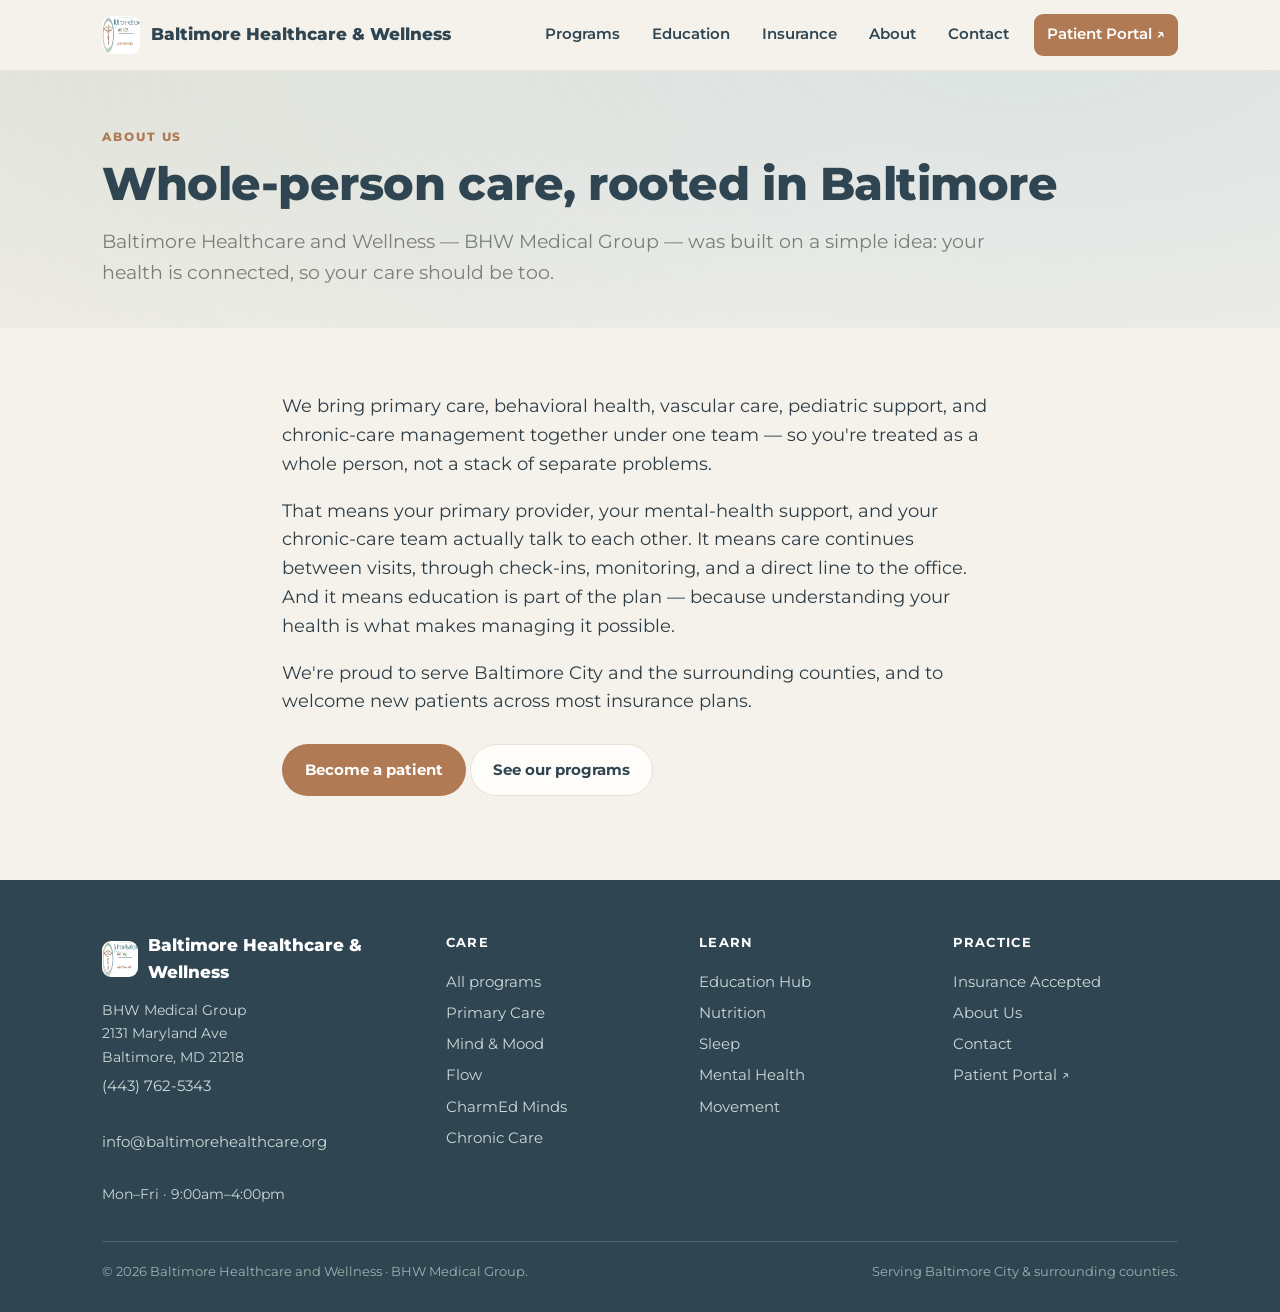
==== about.html @ 646f784e "bhwmedical.org v1: homepage, programs, education hub, insurance, about, contact + SEO" ====
<!doctype html>
<html lang="en">
<head>
  <meta charset="utf-8" />
  <meta name="viewport" content="width=device-width, initial-scale=1" />
  <title>About | Baltimore Healthcare and Wellness (BHW Medical Group)</title>
  <meta name="description" content="Baltimore Healthcare and Wellness (BHW Medical Group) is a whole-person primary care practice in Baltimore, MD — coordinating medical, behavioral, and chronic-care under one connected team." />
  <link rel="canonical" href="https://bhwmedical.org/about.html" />
  <meta name="robots" content="index, follow" />
  <meta property="og:title" content="About | Baltimore Healthcare and Wellness" />
  <meta property="og:description" content="Whole-person care rooted in Baltimore." />
  <meta property="og:url" content="https://bhwmedical.org/about.html" />
  <meta property="og:image" content="https://bhwmedical.org/assets/bhw-wellness.png" />
  <link rel="preconnect" href="https://fonts.googleapis.com" />
  <link href="https://fonts.googleapis.com/css2?family=Montserrat:wght@400;600;700;800&display=swap" rel="stylesheet" />
  <link rel="stylesheet" href="/assets/bhw-tokens.css" />
  <link rel="stylesheet" href="/assets/site.css" />
</head>
<body>

<header class="site">
  <div class="wrap bar">
    <a class="brand" href="/"><img src="/assets/bhw-wellness.png" alt="Baltimore Healthcare and Wellness logo" /><span>Baltimore Healthcare &amp; Wellness</span></a>
    <button class="menu-btn" aria-label="Open menu" onclick="document.getElementById('nav').classList.toggle('open')">☰</button>
    <nav id="nav">
      <a href="/programs.html">Programs</a>
      <a href="/education.html">Education</a>
      <a href="/insurance.html">Insurance</a>
      <a href="/about.html">About</a>
      <a href="/contact.html">Contact</a>
      <a class="cta" href="https://mybhw.com">Patient Portal ↗</a>
    </nav>
  </div>
</header>

<main>
  <div class="hero" style="padding:56px 0 40px">
    <div class="wrap">
      <div class="eyebrow">About us</div>
      <h1>Whole-person care, rooted in Baltimore</h1>
      <p class="lead">Baltimore Healthcare and Wellness — BHW Medical Group — was built on a simple idea: your health is connected, so your care should be too.</p>
    </div>
  </div>

  <section>
    <div class="wrap" style="max-width:760px">
      <p style="font-size:18px;margin-bottom:18px">We bring primary care, behavioral health, vascular care, pediatric support, and chronic-care management together under one team — so you're treated as a whole person, not a stack of separate problems.</p>
      <p style="font-size:18px;margin-bottom:18px">That means your primary provider, your mental-health support, and your chronic-care team actually talk to each other. It means care continues between visits, through check-ins, monitoring, and a direct line to the office. And it means education is part of the plan — because understanding your health is what makes managing it possible.</p>
      <p style="font-size:18px">We're proud to serve Baltimore City and the surrounding counties, and to welcome new patients across most insurance plans.</p>
      <div class="cta-row" style="margin-top:28px">
        <a class="btn primary" href="/contact.html">Become a patient</a>
        <a class="btn ghost" href="/programs.html">See our programs</a>
      </div>
    </div>
  </section>
</main>

<footer class="site">
  <div class="wrap">
    <div class="cols">
      <div>
        <div class="brand"><img src="/assets/bhw-wellness.png" alt="" /> Baltimore Healthcare &amp; Wellness</div>
        <p class="nap">BHW Medical Group<br />2131 Maryland Ave<br />Baltimore, MD 21218<br /><a href="tel:+14437625343">(443) 762-5343</a><br /><a href="mailto:info@baltimorehealthcare.org">info@baltimorehealthcare.org</a><br />Mon–Fri · 9:00am–4:00pm</p>
      </div>
      <div><h4>Care</h4><a href="/programs.html">All programs</a><a href="/programs.html#primary-care">Primary Care</a><a href="/programs.html#mind-mood">Mind &amp; Mood</a><a href="/programs.html#flow">Flow</a><a href="/programs.html#charmed">CharmEd Minds</a><a href="/programs.html#chronic-care">Chronic Care</a></div>
      <div><h4>Learn</h4><a href="/education.html">Education Hub</a><a href="/education.html#nutrition">Nutrition</a><a href="/education.html#sleep">Sleep</a><a href="/education.html#mental-health">Mental Health</a><a href="/education.html#movement">Movement</a></div>
      <div><h4>Practice</h4><a href="/insurance.html">Insurance Accepted</a><a href="/about.html">About Us</a><a href="/contact.html">Contact</a><a href="https://mybhw.com">Patient Portal ↗</a></div>
    </div>
    <div class="fine"><span>© 2026 Baltimore Healthcare and Wellness · BHW Medical Group.</span><span>Serving Baltimore City &amp; surrounding counties.</span></div>
  </div>
</footer>
<script>document.querySelectorAll('#nav a').forEach(function(a){a.addEventListener('click',function(){document.getElementById('nav').classList.remove('open');});});</script>
</body>
</html>
---- assets/bhw-tokens.css ----
/* ============================================================
   BHW Design Tokens — the single source of truth for every
   BHW-branded resource site (crewOS, HQ, clinical tools, RCM).

   Link it from any page:
     <link rel="stylesheet" href="/assets/bhw-tokens.css">

   Then build with the custom properties below (var(--clay),
   var(--card), etc.). The palette is the canonical crewOS set,
   lifted out of index.html so it lives in ONE place. Change a
   colour here and it changes everywhere.
   ============================================================ */

:root{
  /* ---- Surfaces ---- */
  --bg:#f5f2ec;            /* app background (warm linen) */
  --bg-alt:#f7f5f2;        /* lighter linen for lightweight pages */
  --card:#fffdf9;          /* cards, panels, inputs */
  --line:#e9e2d4;          /* hairline borders */
  --line-soft:#f2ede4;     /* faint inner rules */

  /* ---- Ink / type ---- */
  --ink:#2e3d45;           /* primary text */
  --ink-soft:#7a7f78;      /* secondary / labels */
  --deep:#2f4551;          /* headers, dark chrome */

  /* ---- Brand palette ---- */
  --blue:#80abbd;          --blue-deep:#4f7f92;   /* "river" */
  --clay:#b07a55;          --clay-deep:#8f5c3d;   /* accent / CTAs */
  --sage:#a8b59a;
  --sand:#dcc8b1;
  --teal:#5fa9a6;

  /* ---- Status ---- */
  --ok:#6f8f6a;
  --warn:#b07a55;
  --alert:#a85846;

  /* ---- Program / division colours (spines, tags, KPIs) ---- */
  --pc-primary:#80abbd;    /* Primary Care  */
  --pc-charmed:#d9b45f;    /* CharmEd Minds */
  --pc-mind:#b07a55;       /* Mind & Mood   */
  --pc-porter:#8a6d5c;     /* Porter House  */
  --pc-chronic:#a8b59a;    /* Chronic Care  */
  --pc-flow:#5fa9a6;       /* Flow          */
  --pc-admin:#2f4551;      /* Admin / Ops   */

  /* ---- Shape & depth ---- */
  --radius:18px;
  --radius-sm:12px;
  --shadow:0 10px 34px -14px rgba(47,69,81,.22), 0 2px 8px rgba(47,69,81,.05);
  --shadow-lg:0 30px 80px -20px rgba(20,32,38,.5);

  /* ---- Gradients ---- */
  --clay-grad:linear-gradient(120deg,#c68e63,#8f5c3d);
  --deep-grad:linear-gradient(120deg,#33505e,#2f4551 65%);
  --page-wash:
    radial-gradient(1200px 500px at 85% -10%, rgba(128,171,189,.13), transparent 60%),
    radial-gradient(900px 420px at -10% 110%, rgba(220,200,177,.28), transparent 55%);

  /* ---- Type families ---- */
  --sans:'Montserrat',system-ui,-apple-system,Segoe UI,sans-serif;
  --serif:'Playfair Display',Georgia,serif;

  /* ---- Foundation / dark surfaces ----
     Dark, luminous palette drawn from The Foundation (the nonprofit)
     mark. For HQ and any future dark-themed resource site. */
  --fnd-navy:#0e2233;
  --fnd-navy-deep:#091722;
  --fnd-navy-soft:#14324c;
  --fnd-panel:rgba(255,255,255,.045);
  --fnd-panel-hi:rgba(255,255,255,.075);
  --fnd-panel-line:rgba(255,255,255,.10);
  --fnd-ink:#e9f0f2;
  --fnd-ink-soft:#9db4c2;
  --fnd-gold:#e0b75e;
  --fnd-gold-deep:#c8933a;
  --fnd-teal:#5fb3ac;
  --fnd-peri:#8aa9d6;
  --fnd-green:#8fce8f;
  --fnd-cream:#f4eede;
  --fnd-glow:0 0 60px -10px rgba(224,183,94,.45);
}

/* ============================================================
   Optional primitives. These are opt-in helper classes — pure
   tokens above are enough on their own, but linking this file
   also gives a page a consistent baseline for free.
   ============================================================ */

.bhw-base{
  font-family:var(--sans);
  color:var(--ink);
  background:var(--page-wash),var(--bg);
  line-height:1.6;
  -webkit-font-smoothing:antialiased;
}
.bhw-base *{box-sizing:border-box}

@media (prefers-reduced-motion:reduce){
  .bhw-base *{transition:none!important;animation:none!important}
}

/* Focus ring — consistent across every BHW site */
.bhw-base :focus-visible{
  outline:3px solid var(--sand);
  outline-offset:2px;
  border-radius:8px;
}

/* Card */
.bhw-card{
  background:var(--card);
  border:1px solid rgba(220,200,177,.55);
  border-radius:var(--radius);
  box-shadow:var(--shadow);
  padding:24px 26px;
}

/* Pill button — clay CTA */
.bhw-btn{
  display:inline-flex;align-items:center;gap:8px;
  background:var(--clay-grad);color:#fff;border:none;
  border-radius:999px;padding:13px 22px;
  font-family:var(--sans);font-weight:700;font-size:13px;
  letter-spacing:.1em;text-transform:uppercase;cursor:pointer;
  box-shadow:0 10px 24px -10px rgba(143,92,61,.65);
  transition:transform .15s ease, box-shadow .15s ease;
  text-decoration:none;
}
.bhw-btn:hover{transform:translateY(-1px);box-shadow:0 14px 28px -10px rgba(143,92,61,.7)}

/* Ghost button — for dark chrome */
.bhw-btn-ghost{
  display:inline-flex;align-items:center;gap:8px;
  background:rgba(244,247,247,.07);
  border:1px solid rgba(220,200,177,.4);color:#e9eef0;
  padding:8px 16px;border-radius:999px;
  font-family:var(--sans);font-size:11.5px;font-weight:600;
  letter-spacing:.1em;text-transform:uppercase;cursor:pointer;
  transition:background .15s ease,border-color .15s ease;
  text-decoration:none;
}
.bhw-btn-ghost:hover{background:rgba(220,200,177,.22);border-color:var(--sand)}

/* Small uppercase eyebrow label */
.bhw-eyebrow{
  font-size:10.5px;font-weight:700;letter-spacing:.22em;
  text-transform:uppercase;color:var(--clay-deep);
}

/* Gold accent rule */
.bhw-gold-rule{
  height:2px;
  background:linear-gradient(90deg,#c68e63,#8f5c3d 190px,rgba(220,200,177,.5) 190px,rgba(220,200,177,0) 100%);
}
---- assets/site.css ----
/* ============================================================
   bhwmedical.org — public marketing + education site
   Built on the Opal & Ironstone brand tokens (bhw-tokens.css).
   Zero-build: plain CSS, linked from every page.
   ============================================================ */

*{box-sizing:border-box;margin:0;padding:0}
html{scroll-behavior:smooth}
body{
  font-family:'Montserrat',system-ui,-apple-system,Segoe UI,Roboto,sans-serif;
  background:var(--bg);color:var(--ink);line-height:1.6;font-size:16px;
  -webkit-font-smoothing:antialiased;
}
img{max-width:100%;display:block}
a{color:var(--clay-deep);text-decoration:none}
a:hover{text-decoration:underline}
.wrap{max-width:1120px;margin:0 auto;padding:0 22px}
section{padding:64px 0}
h1,h2,h3{color:var(--deep);line-height:1.2;letter-spacing:-.01em;font-weight:800}
h1{font-size:clamp(30px,5vw,46px)}
h2{font-size:clamp(24px,3.4vw,34px)}
h3{font-size:19px}
p{color:var(--ink)}
.lead{font-size:19px;color:var(--ink-soft);max-width:70ch}
.eyebrow{font-size:12px;font-weight:800;letter-spacing:.16em;text-transform:uppercase;color:var(--clay);margin-bottom:10px}
.center{text-align:center}
.center .lead{margin-left:auto;margin-right:auto}

/* buttons */
.btn{display:inline-flex;align-items:center;gap:8px;font-weight:700;font-size:15px;
  padding:13px 22px;border-radius:999px;border:1.5px solid transparent;cursor:pointer;transition:.15s}
.btn:hover{text-decoration:none;transform:translateY(-1px)}
.btn.primary{background:var(--clay);color:#fff}
.btn.primary:hover{background:var(--clay-deep)}
.btn.ghost{background:var(--card);color:var(--deep);border-color:var(--line)}
.btn.ghost:hover{border-color:var(--clay)}

/* header */
header.site{position:sticky;top:0;z-index:50;background:color-mix(in srgb,var(--bg) 88%,transparent);
  backdrop-filter:blur(8px);border-bottom:1px solid var(--line)}
header.site .bar{display:flex;align-items:center;gap:16px;height:70px}
header.site .brand{display:flex;align-items:center;gap:11px;font-weight:800;color:var(--deep);font-size:17px}
header.site .brand img{width:38px;height:38px;border-radius:9px}
header.site nav{margin-left:auto;display:flex;align-items:center;gap:6px}
header.site nav a{color:var(--deep);font-weight:600;font-size:14.5px;padding:9px 13px;border-radius:9px;text-decoration:none}
header.site nav a:hover{background:var(--card)}
header.site nav a.cta{background:var(--clay);color:#fff;margin-left:6px}
header.site nav a.cta:hover{background:var(--clay-deep)}
.menu-btn{display:none;margin-left:auto;background:var(--card);border:1px solid var(--line);border-radius:9px;padding:9px 12px;font-size:18px;cursor:pointer}

/* hero */
.hero{background:
  radial-gradient(1200px 500px at 80% -10%,color-mix(in srgb,var(--blue) 22%,transparent),transparent),
  radial-gradient(900px 500px at 0% 0%,color-mix(in srgb,var(--sage) 20%,transparent),transparent);
  padding:76px 0 60px}
.hero .lead{margin-top:16px}
.hero .cta-row{display:flex;gap:12px;flex-wrap:wrap;margin-top:26px}
.hero .trust{margin-top:22px;font-size:13.5px;color:var(--ink-soft);display:flex;gap:18px;flex-wrap:wrap}
.hero .trust b{color:var(--deep)}

/* grids / cards */
.grid{display:grid;gap:20px}
.grid.cols-3{grid-template-columns:repeat(3,1fr)}
.grid.cols-2{grid-template-columns:repeat(2,1fr)}
.card{background:var(--card);border:1px solid var(--line);border-radius:16px;padding:24px;
  box-shadow:0 2px 14px rgba(47,69,81,.05);transition:.15s}
.card:hover{transform:translateY(-3px);box-shadow:0 14px 34px -18px rgba(47,69,81,.35);border-color:color-mix(in srgb,var(--clay) 40%,var(--line))}
.card .ic{width:46px;height:46px;border-radius:12px;display:grid;place-items:center;font-size:22px;margin-bottom:14px;
  background:color-mix(in srgb,var(--blue) 16%,#fff);border:1px solid var(--line)}
.card h3{margin-bottom:7px}
.card p{color:var(--ink-soft);font-size:15px}
.card .more{display:inline-block;margin-top:14px;font-weight:700;font-size:14px;color:var(--clay-deep)}

/* alt band */
.band{background:var(--card);border-top:1px solid var(--line);border-bottom:1px solid var(--line)}
.band.deep{background:linear-gradient(135deg,var(--deep),#22333c);color:#eef3f2;border:0}
.band.deep h2,.band.deep h3{color:#fff}
.band.deep .lead{color:#c9d6d5}
.band.deep .btn.ghost{background:transparent;color:#fff;border-color:rgba(255,255,255,.4)}

/* pills / list */
.pills{display:flex;flex-wrap:wrap;gap:9px;margin-top:8px}
.pill{background:var(--card);border:1px solid var(--line);border-radius:999px;padding:7px 14px;font-size:13.5px;font-weight:600;color:var(--deep)}
.checks{list-style:none;display:grid;gap:10px}
.checks li{padding-left:28px;position:relative;color:var(--ink)}
.checks li::before{content:"✓";position:absolute;left:0;top:0;color:var(--sage);font-weight:800}

/* footer */
footer.site{background:var(--deep);color:#cdd9d8;padding:52px 0 30px;margin-top:20px}
footer.site h4{color:#fff;font-size:13px;letter-spacing:.1em;text-transform:uppercase;margin-bottom:14px}
footer.site a{color:#cdd9d8;font-size:14.5px;display:block;padding:4px 0}
footer.site a:hover{color:#fff}
footer.site .cols{display:grid;grid-template-columns:1.4fr 1fr 1fr 1fr;gap:28px}
footer.site .brand{display:flex;align-items:center;gap:10px;color:#fff;font-weight:800;font-size:17px;margin-bottom:12px}
footer.site .brand img{width:36px;height:36px;border-radius:9px}
footer.site .fine{border-top:1px solid rgba(255,255,255,.14);margin-top:34px;padding-top:20px;font-size:12.5px;color:#9fb0af;display:flex;justify-content:space-between;flex-wrap:wrap;gap:10px}
footer.site .nap{font-size:14px;color:#cdd9d8;line-height:1.7}

@media(max-width:820px){
  header.site nav{display:none;position:absolute;top:70px;left:0;right:0;flex-direction:column;align-items:stretch;
    background:var(--bg);border-bottom:1px solid var(--line);padding:10px 16px;gap:2px}
  header.site nav.open{display:flex}
  header.site nav a{padding:12px}
  .menu-btn{display:block}
  .grid.cols-3,.grid.cols-2{grid-template-columns:1fr}
  footer.site .cols{grid-template-columns:1fr 1fr}
  section{padding:48px 0}
}
@media(max-width:520px){footer.site .cols{grid-template-columns:1fr}}
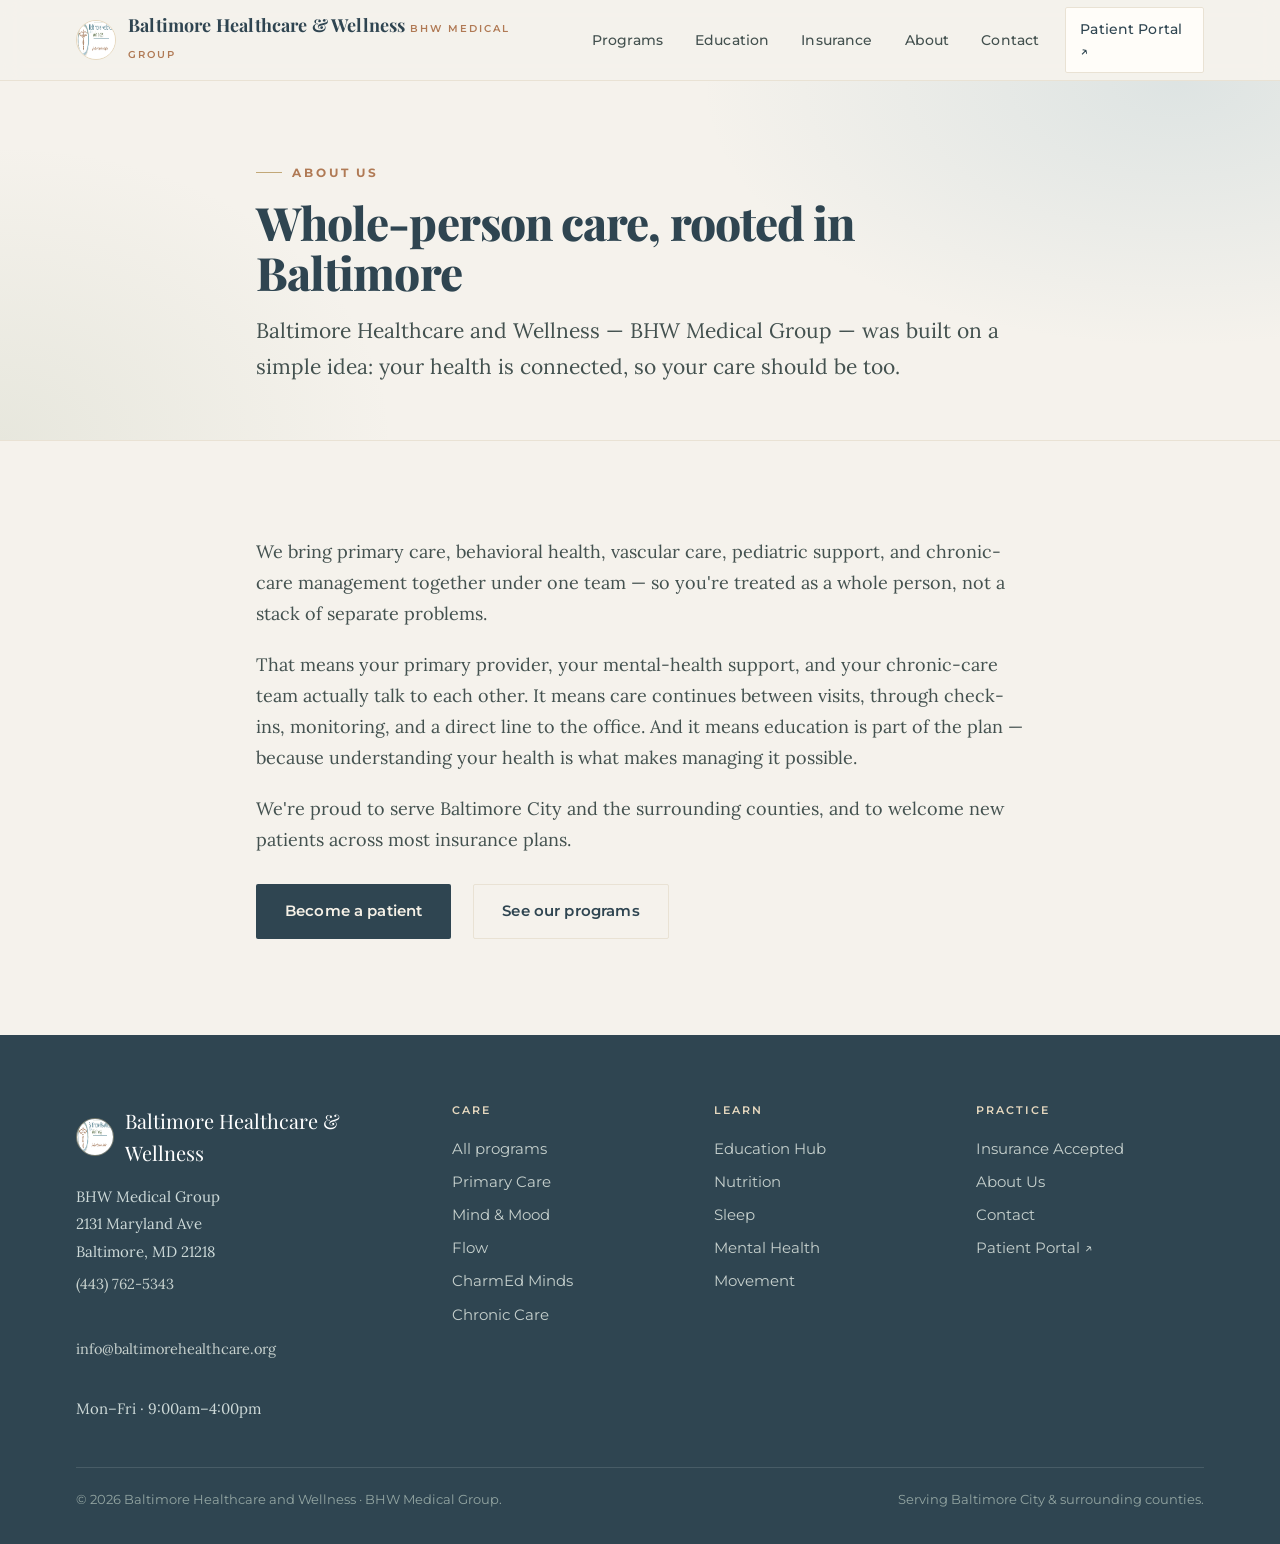
==== commit bfc6640f: "Redesign bhwmedical.org: calm editorial 'Opal & Ironstone' system Replace the generic card-template " ====
--- a/about.html
+++ b/about.html
@@ -12,7 +12,8 @@
   <meta property="og:url" content="https://bhwmedical.org/about.html" />
   <meta property="og:image" content="https://bhwmedical.org/assets/bhw-wellness.png" />
   <link rel="preconnect" href="https://fonts.googleapis.com" />
-  <link href="https://fonts.googleapis.com/css2?family=Montserrat:wght@400;600;700;800&display=swap" rel="stylesheet" />
+  <link rel="preconnect" href="https://fonts.gstatic.com" crossorigin />
+  <link href="https://fonts.googleapis.com/css2?family=Lora:ital,wght@0,400;0,500;0,600;1,400;1,500&family=Montserrat:wght@400;500;600;700;800&family=Playfair+Display:wght@500;600;700;800&display=swap" rel="stylesheet" />
   <link rel="stylesheet" href="/assets/bhw-tokens.css" />
   <link rel="stylesheet" href="/assets/site.css" />
 </head>
@@ -20,7 +21,13 @@
 
 <header class="site">
   <div class="wrap bar">
-    <a class="brand" href="/"><img src="/assets/bhw-wellness.png" alt="Baltimore Healthcare and Wellness logo" /><span>Baltimore Healthcare &amp; Wellness</span></a>
+    <a class="brand" href="/">
+      <img src="/assets/bhw-wellness.png" alt="Baltimore Healthcare and Wellness logo" />
+      <span>
+        <span class="nm">Baltimore Healthcare &amp; Wellness</span>
+        <span class="sub">BHW Medical Group</span>
+      </span>
+    </a>
     <button class="menu-btn" aria-label="Open menu" onclick="document.getElementById('nav').classList.toggle('open')">☰</button>
     <nav id="nav">
       <a href="/programs.html">Programs</a>
@@ -34,20 +41,20 @@
 </header>
 
 <main>
-  <div class="hero" style="padding:56px 0 40px">
-    <div class="wrap">
+  <section class="pagehead">
+    <div class="wrap narrow">
       <div class="eyebrow">About us</div>
-      <h1>Whole-person care, rooted in Baltimore</h1>
+      <h1 class="d-lg">Whole-person care, rooted in Baltimore</h1>
       <p class="lead">Baltimore Healthcare and Wellness — BHW Medical Group — was built on a simple idea: your health is connected, so your care should be too.</p>
     </div>
-  </div>
+  </section>
 
   <section>
-    <div class="wrap" style="max-width:760px">
-      <p style="font-size:18px;margin-bottom:18px">We bring primary care, behavioral health, vascular care, pediatric support, and chronic-care management together under one team — so you're treated as a whole person, not a stack of separate problems.</p>
-      <p style="font-size:18px;margin-bottom:18px">That means your primary provider, your mental-health support, and your chronic-care team actually talk to each other. It means care continues between visits, through check-ins, monitoring, and a direct line to the office. And it means education is part of the plan — because understanding your health is what makes managing it possible.</p>
-      <p style="font-size:18px">We're proud to serve Baltimore City and the surrounding counties, and to welcome new patients across most insurance plans.</p>
-      <div class="cta-row" style="margin-top:28px">
+    <div class="wrap narrow prose">
+      <p>We bring primary care, behavioral health, vascular care, pediatric support, and chronic-care management together under one team — so you're treated as a whole person, not a stack of separate problems.</p>
+      <p>That means your primary provider, your mental-health support, and your chronic-care team actually talk to each other. It means care continues between visits, through check-ins, monitoring, and a direct line to the office. And it means education is part of the plan — because understanding your health is what makes managing it possible.</p>
+      <p>We're proud to serve Baltimore City and the surrounding counties, and to welcome new patients across most insurance plans.</p>
+      <div class="cta-row" style="margin-top:28px;display:flex;gap:22px;align-items:center;flex-wrap:wrap">
         <a class="btn primary" href="/contact.html">Become a patient</a>
         <a class="btn ghost" href="/programs.html">See our programs</a>
       </div>
--- a/assets/site.css
+++ b/assets/site.css
@@ -1,109 +1,195 @@
 /* ============================================================
-   bhwmedical.org — public marketing + education site
-   Built on the Opal & Ironstone brand tokens (bhw-tokens.css).
-   Zero-build: plain CSS, linked from every page.
+   bhwmedical.org — Baltimore Healthcare and Wellness
+   "Opal & Ironstone" — calm, editorial, quiet-luxury.
+   Type: Playfair Display (display) · Lora (serif body) · Montserrat (UI)
    ============================================================ */
+
+:root{
+  --font-display:'Playfair Display', Georgia, 'Times New Roman', serif;
+  --font-serif:'Lora', Georgia, serif;
+  --font-ui:'Montserrat', system-ui, -apple-system, Segoe UI, Roboto, sans-serif;
+  --gold:#c2a878; --gold-soft:#e6d8bf;
+  --ink2:#43514f;
+  --maxw:1180px;
+}
 
 *{box-sizing:border-box;margin:0;padding:0}
 html{scroll-behavior:smooth}
-body{
-  font-family:'Montserrat',system-ui,-apple-system,Segoe UI,Roboto,sans-serif;
-  background:var(--bg);color:var(--ink);line-height:1.6;font-size:16px;
-  -webkit-font-smoothing:antialiased;
+body{font-family:var(--font-ui);background:var(--bg);color:var(--ink);font-size:16px;line-height:1.6;-webkit-font-smoothing:antialiased;text-rendering:optimizeLegibility}
+img{max-width:100%;display:block}
+::selection{background:var(--gold-soft)}
+
+.wrap{max-width:var(--maxw);margin:0 auto;padding:0 26px}
+.narrow{max-width:820px;margin:0 auto}
+section{padding:96px 0}
+
+/* ---------- Type scale ---------- */
+h1,h2,h3,h4{font-family:var(--font-display);color:var(--deep);font-weight:700;letter-spacing:-.015em;line-height:1.08}
+.d-xl{font-size:clamp(44px,7.4vw,78px);font-weight:800;line-height:1.02;letter-spacing:-.025em}
+.d-lg{font-size:clamp(30px,4.6vw,46px);line-height:1.08}
+.d-md{font-size:clamp(22px,3vw,29px);line-height:1.15}
+h1{font-size:clamp(38px,6vw,60px);line-height:1.05;letter-spacing:-.02em;font-weight:800}
+h2{font-size:clamp(28px,3.8vw,42px)}
+h3{font-size:23px}
+p{color:var(--ink2)}
+.serif{font-family:var(--font-serif)}
+.lead{font-family:var(--font-serif);font-size:clamp(18px,1.7vw,21px);line-height:1.68;color:var(--ink2);max-width:60ch}
+.eyebrow{font-family:var(--font-ui);font-size:12px;font-weight:700;letter-spacing:.24em;text-transform:uppercase;color:var(--clay);display:inline-flex;align-items:center;gap:10px}
+.eyebrow::before{content:"";width:26px;height:1px;background:var(--gold)}
+.eyebrow.plain::before{display:none}
+.center{text-align:center}.center .lead{margin-inline:auto}
+.hair{height:1px;background:linear-gradient(90deg,transparent,var(--gold) 20%,var(--gold) 80%,transparent);border:0;margin:0}
+
+/* ---------- Buttons / links ---------- */
+.btn{font-family:var(--font-ui);display:inline-flex;align-items:center;gap:9px;font-weight:600;font-size:14.5px;letter-spacing:.01em;
+  padding:15px 28px;border-radius:2px;border:1px solid transparent;cursor:pointer;transition:.2s;text-decoration:none}
+.btn:hover{transform:translateY(-1px)}
+.btn.primary{background:var(--deep);color:#f6f1e7}
+.btn.primary:hover{background:#22322e}
+.btn.gold{background:var(--clay);color:#fff}
+.btn.gold:hover{background:var(--clay-deep)}
+.btn.line{background:transparent;color:var(--deep);border-color:var(--line);}
+.btn.line:hover{border-color:var(--gold)}
+.tlink{font-family:var(--font-ui);font-weight:600;font-size:14px;letter-spacing:.02em;color:var(--clay-deep);text-decoration:none;
+  border-bottom:1px solid var(--gold-soft);padding-bottom:2px;transition:.2s}
+.tlink:hover{border-color:var(--clay)}
+
+/* ---------- Header ---------- */
+header.site{position:sticky;top:0;z-index:60;background:color-mix(in srgb,var(--bg) 82%,transparent);backdrop-filter:blur(10px);border-bottom:1px solid var(--line)}
+header.site .bar{display:flex;align-items:center;height:80px;gap:18px}
+header.site .brand{display:flex;align-items:center;gap:12px;text-decoration:none}
+header.site .brand img{width:40px;height:40px;border-radius:50%;border:1px solid var(--gold-soft)}
+header.site .brand .nm{font-family:var(--font-display);font-weight:700;color:var(--deep);font-size:18px;line-height:1.05;letter-spacing:.01em}
+header.site .brand .sub{font-family:var(--font-ui);font-size:9.5px;letter-spacing:.22em;text-transform:uppercase;color:var(--clay);font-weight:600}
+header.site nav{margin-left:auto;display:flex;align-items:center;gap:4px}
+header.site nav a{font-family:var(--font-ui);color:var(--ink2);font-weight:500;font-size:14px;letter-spacing:.01em;padding:10px 14px;text-decoration:none;border-radius:2px}
+header.site nav a:hover{color:var(--deep)}
+header.site nav a.cta{border:1px solid var(--line);color:var(--deep);margin-left:8px}
+header.site nav a.cta:hover{border-color:var(--gold)}
+.menu-btn{display:none;margin-left:auto;background:none;border:1px solid var(--line);border-radius:2px;padding:9px 12px;font-size:17px;cursor:pointer;color:var(--deep)}
+
+/* ---------- Hero ---------- */
+.hero{position:relative;overflow:hidden;padding:88px 0 84px}
+.hero::before{content:"";position:absolute;inset:0;z-index:0;background:
+  radial-gradient(760px 460px at 88% 6%,color-mix(in srgb,var(--blue) 26%,transparent),transparent 70%),
+  radial-gradient(680px 520px at 4% 96%,color-mix(in srgb,var(--sage) 24%,transparent),transparent 70%)}
+.hero .wrap{position:relative;z-index:1;display:grid;grid-template-columns:1.15fr .85fr;gap:56px;align-items:center}
+.hero h1{margin:18px 0 0}
+.hero .lead{margin-top:22px}
+.hero .cta-row{display:flex;align-items:center;gap:22px;margin-top:34px;flex-wrap:wrap}
+.hero .figure{position:relative}
+.hero .figure .frame{border-radius:3px;overflow:hidden;border:1px solid var(--gold-soft);box-shadow:0 40px 80px -50px rgba(47,69,81,.6);background:var(--card)}
+.hero .figure .frame img{width:100%;height:100%;object-fit:cover;aspect-ratio:4/5}
+.hero .figure .tag{position:absolute;left:-18px;bottom:26px;background:var(--card);border:1px solid var(--line);border-left:2px solid var(--gold);
+  padding:14px 18px;box-shadow:0 20px 40px -26px rgba(47,69,81,.5);max-width:230px}
+.hero .figure .tag .q{font-family:var(--font-serif);font-style:italic;font-size:15px;color:var(--deep);line-height:1.5}
+.trust{display:flex;gap:16px;flex-wrap:wrap;align-items:center;margin-top:30px;font-size:13px;color:var(--ink-soft);font-weight:500}
+.trust span{display:inline-flex;align-items:center;gap:16px}
+.trust b{color:var(--deep);font-weight:600}
+.dot{width:4px;height:4px;border-radius:50%;background:var(--gold)}
+
+/* ---------- Editorial program rows ---------- */
+.rows{border-top:1px solid var(--line)}
+.row{display:grid;grid-template-columns:88px 1fr auto;gap:30px;align-items:baseline;padding:34px 6px;border-bottom:1px solid var(--line);text-decoration:none;transition:.2s;position:relative}
+.row:hover{background:linear-gradient(90deg,color-mix(in srgb,var(--card) 70%,transparent),transparent)}
+.row .idx{font-family:var(--font-display);font-size:30px;color:var(--gold);font-weight:600;line-height:1}
+.row .body h3{font-size:26px;margin-bottom:8px;transition:.2s}
+.row:hover .body h3{color:var(--clay-deep)}
+.row .body p{font-family:var(--font-serif);font-size:16.5px;color:var(--ink2);max-width:64ch;line-height:1.6}
+.row .go{font-family:var(--font-ui);font-size:22px;color:var(--ink-mute,#9aa7a2);align-self:center;transition:.2s}
+.row:hover .go{color:var(--clay);transform:translateX(4px)}
+
+/* ---------- Quote band ---------- */
+.quote{background:linear-gradient(160deg,var(--deep),#25352f);color:#eadfce;position:relative;overflow:hidden}
+.quote::before{content:"";position:absolute;inset:0;background:radial-gradient(600px 300px at 80% 0%,color-mix(in srgb,var(--gold) 16%,transparent),transparent 70%)}
+.quote .wrap{position:relative}
+.quote .mark{font-family:var(--font-display);font-size:90px;line-height:.4;color:var(--gold);opacity:.6}
+.quote blockquote{font-family:var(--font-display);font-size:clamp(26px,3.6vw,40px);line-height:1.28;color:#fff;font-weight:500;max-width:20ch}
+.quote cite{display:block;margin-top:24px;font-family:var(--font-ui);font-style:normal;font-size:13px;letter-spacing:.16em;text-transform:uppercase;color:var(--gold-soft)}
+
+/* ---------- Pillars (education) ---------- */
+.pillars{display:flex;flex-wrap:wrap;gap:0;border-top:1px solid var(--line);margin-top:34px}
+.pillars a{flex:1 1 200px;padding:22px 20px;border-bottom:1px solid var(--line);border-right:1px solid var(--line);text-decoration:none;transition:.2s;background:transparent}
+.pillars a:hover{background:var(--card)}
+.pillars .p-i{font-size:22px}
+.pillars .p-n{font-family:var(--font-display);font-size:19px;color:var(--deep);margin:8px 0 4px}
+.pillars .p-d{font-family:var(--font-serif);font-size:14px;color:var(--ink2);line-height:1.5}
+
+/* ---------- Feature split ---------- */
+.split{display:grid;grid-template-columns:1fr 1fr;gap:56px;align-items:center}
+.split .frame{border:1px solid var(--gold-soft);border-radius:3px;overflow:hidden;box-shadow:0 30px 70px -50px rgba(47,69,81,.5)}
+.split .frame img{width:100%;height:100%;object-fit:cover;min-height:340px}
+.checks{list-style:none;display:grid;gap:14px;margin-top:22px}
+.checks li{font-family:var(--font-serif);font-size:16.5px;color:var(--ink2);padding-left:30px;position:relative;line-height:1.5}
+.checks li::before{content:"";position:absolute;left:0;top:9px;width:12px;height:1px;background:var(--gold)}
+
+/* ---------- Inner page header ---------- */
+.pagehead{position:relative;overflow:hidden;padding:74px 0 56px;border-bottom:1px solid var(--line)}
+.pagehead::before{content:"";position:absolute;inset:0;z-index:0;background:
+  radial-gradient(680px 380px at 92% 0%,color-mix(in srgb,var(--blue) 20%,transparent),transparent 70%),
+  radial-gradient(560px 420px at 0% 100%,color-mix(in srgb,var(--sage) 18%,transparent),transparent 70%)}
+.pagehead .wrap{position:relative;z-index:1}
+.pagehead h1{margin-top:16px}
+.pagehead .lead{margin-top:16px}
+
+/* ---------- Soft alt band ---------- */
+.band{background:var(--card);border-top:1px solid var(--line);border-bottom:1px solid var(--line)}
+
+/* ---------- Editorial cards ---------- */
+.grid{display:grid;gap:1px;background:var(--line);border:1px solid var(--line);margin-top:40px}
+.grid.cols-2{grid-template-columns:repeat(2,1fr)}
+.grid.cols-3{grid-template-columns:repeat(3,1fr)}
+.grid.loose{gap:24px;background:transparent;border:0}
+.card{background:var(--bg);padding:32px 30px;display:flex;flex-direction:column;text-decoration:none}
+.grid.loose .card{border:1px solid var(--line);border-radius:3px;background:var(--card)}
+.card .ic{font-size:26px;margin-bottom:14px}
+.card h3{font-size:22px;margin-bottom:8px}
+.card p{font-family:var(--font-serif);font-size:16px;color:var(--ink2);line-height:1.6}
+.card .more{margin-top:auto;padding-top:16px;font-family:var(--font-ui);font-weight:600;font-size:13.5px;letter-spacing:.02em;color:var(--clay-deep)}
+a.card:hover{background:var(--card)}
+a.card:hover .more{color:var(--clay)}
+
+/* ---------- Plan pills ---------- */
+.pills{display:flex;flex-wrap:wrap;gap:9px;margin-top:16px}
+.pill{font-family:var(--font-ui);font-size:13px;font-weight:500;color:var(--deep);background:var(--bg);
+  border:1px solid var(--line);border-radius:999px;padding:8px 15px}
+
+/* ---------- Simple content prose ---------- */
+.prose p{font-family:var(--font-serif);font-size:18px;line-height:1.72;color:var(--ink2);margin-bottom:20px}
+.prose p:last-child{margin-bottom:0}
+
+/* alias: ghost button reads as the outline button */
+.btn.ghost{background:transparent;color:var(--deep);border-color:var(--line)}
+.btn.ghost:hover{border-color:var(--gold)}
+
+/* ---------- CTA ---------- */
+.cta{background:var(--card);border-top:1px solid var(--line);border-bottom:1px solid var(--line)}
+
+/* ---------- Footer ---------- */
+footer.site{background:var(--deep);color:#c6d0cd;padding:70px 0 34px}
+footer.site .cols{display:grid;grid-template-columns:1.5fr 1fr 1fr 1fr;gap:34px}
+footer.site .brand{font-family:var(--font-display);color:#fff;font-size:20px;display:flex;align-items:center;gap:11px;margin-bottom:14px}
+footer.site .brand img{width:38px;height:38px;border-radius:50%;border:1px solid rgba(226,201,150,.4)}
+footer.site h4{font-family:var(--font-ui);color:var(--gold-soft);font-size:11px;letter-spacing:.18em;text-transform:uppercase;margin-bottom:16px;font-weight:600}
+footer.site a{color:#c6d0cd;font-size:14.5px;display:block;padding:5px 0;text-decoration:none}
+footer.site a:hover{color:#fff}
+footer.site .nap{font-family:var(--font-serif);font-size:15px;line-height:1.85;color:#cdd9d8}
+footer.site .fine{border-top:1px solid rgba(255,255,255,.12);margin-top:44px;padding-top:22px;font-size:12.5px;color:#93a5a2;display:flex;justify-content:space-between;flex-wrap:wrap;gap:10px}
+
+@media(max-width:900px){
+  .hero .wrap,.split{grid-template-columns:1fr;gap:38px}
+  .hero .figure{order:-1}
+  .quote blockquote{max-width:none}
 }
-img{max-width:100%;display:block}
-a{color:var(--clay-deep);text-decoration:none}
-a:hover{text-decoration:underline}
-.wrap{max-width:1120px;margin:0 auto;padding:0 22px}
-section{padding:64px 0}
-h1,h2,h3{color:var(--deep);line-height:1.2;letter-spacing:-.01em;font-weight:800}
-h1{font-size:clamp(30px,5vw,46px)}
-h2{font-size:clamp(24px,3.4vw,34px)}
-h3{font-size:19px}
-p{color:var(--ink)}
-.lead{font-size:19px;color:var(--ink-soft);max-width:70ch}
-.eyebrow{font-size:12px;font-weight:800;letter-spacing:.16em;text-transform:uppercase;color:var(--clay);margin-bottom:10px}
-.center{text-align:center}
-.center .lead{margin-left:auto;margin-right:auto}
-
-/* buttons */
-.btn{display:inline-flex;align-items:center;gap:8px;font-weight:700;font-size:15px;
-  padding:13px 22px;border-radius:999px;border:1.5px solid transparent;cursor:pointer;transition:.15s}
-.btn:hover{text-decoration:none;transform:translateY(-1px)}
-.btn.primary{background:var(--clay);color:#fff}
-.btn.primary:hover{background:var(--clay-deep)}
-.btn.ghost{background:var(--card);color:var(--deep);border-color:var(--line)}
-.btn.ghost:hover{border-color:var(--clay)}
-
-/* header */
-header.site{position:sticky;top:0;z-index:50;background:color-mix(in srgb,var(--bg) 88%,transparent);
-  backdrop-filter:blur(8px);border-bottom:1px solid var(--line)}
-header.site .bar{display:flex;align-items:center;gap:16px;height:70px}
-header.site .brand{display:flex;align-items:center;gap:11px;font-weight:800;color:var(--deep);font-size:17px}
-header.site .brand img{width:38px;height:38px;border-radius:9px}
-header.site nav{margin-left:auto;display:flex;align-items:center;gap:6px}
-header.site nav a{color:var(--deep);font-weight:600;font-size:14.5px;padding:9px 13px;border-radius:9px;text-decoration:none}
-header.site nav a:hover{background:var(--card)}
-header.site nav a.cta{background:var(--clay);color:#fff;margin-left:6px}
-header.site nav a.cta:hover{background:var(--clay-deep)}
-.menu-btn{display:none;margin-left:auto;background:var(--card);border:1px solid var(--line);border-radius:9px;padding:9px 12px;font-size:18px;cursor:pointer}
-
-/* hero */
-.hero{background:
-  radial-gradient(1200px 500px at 80% -10%,color-mix(in srgb,var(--blue) 22%,transparent),transparent),
-  radial-gradient(900px 500px at 0% 0%,color-mix(in srgb,var(--sage) 20%,transparent),transparent);
-  padding:76px 0 60px}
-.hero .lead{margin-top:16px}
-.hero .cta-row{display:flex;gap:12px;flex-wrap:wrap;margin-top:26px}
-.hero .trust{margin-top:22px;font-size:13.5px;color:var(--ink-soft);display:flex;gap:18px;flex-wrap:wrap}
-.hero .trust b{color:var(--deep)}
-
-/* grids / cards */
-.grid{display:grid;gap:20px}
-.grid.cols-3{grid-template-columns:repeat(3,1fr)}
-.grid.cols-2{grid-template-columns:repeat(2,1fr)}
-.card{background:var(--card);border:1px solid var(--line);border-radius:16px;padding:24px;
-  box-shadow:0 2px 14px rgba(47,69,81,.05);transition:.15s}
-.card:hover{transform:translateY(-3px);box-shadow:0 14px 34px -18px rgba(47,69,81,.35);border-color:color-mix(in srgb,var(--clay) 40%,var(--line))}
-.card .ic{width:46px;height:46px;border-radius:12px;display:grid;place-items:center;font-size:22px;margin-bottom:14px;
-  background:color-mix(in srgb,var(--blue) 16%,#fff);border:1px solid var(--line)}
-.card h3{margin-bottom:7px}
-.card p{color:var(--ink-soft);font-size:15px}
-.card .more{display:inline-block;margin-top:14px;font-weight:700;font-size:14px;color:var(--clay-deep)}
-
-/* alt band */
-.band{background:var(--card);border-top:1px solid var(--line);border-bottom:1px solid var(--line)}
-.band.deep{background:linear-gradient(135deg,var(--deep),#22333c);color:#eef3f2;border:0}
-.band.deep h2,.band.deep h3{color:#fff}
-.band.deep .lead{color:#c9d6d5}
-.band.deep .btn.ghost{background:transparent;color:#fff;border-color:rgba(255,255,255,.4)}
-
-/* pills / list */
-.pills{display:flex;flex-wrap:wrap;gap:9px;margin-top:8px}
-.pill{background:var(--card);border:1px solid var(--line);border-radius:999px;padding:7px 14px;font-size:13.5px;font-weight:600;color:var(--deep)}
-.checks{list-style:none;display:grid;gap:10px}
-.checks li{padding-left:28px;position:relative;color:var(--ink)}
-.checks li::before{content:"✓";position:absolute;left:0;top:0;color:var(--sage);font-weight:800}
-
-/* footer */
-footer.site{background:var(--deep);color:#cdd9d8;padding:52px 0 30px;margin-top:20px}
-footer.site h4{color:#fff;font-size:13px;letter-spacing:.1em;text-transform:uppercase;margin-bottom:14px}
-footer.site a{color:#cdd9d8;font-size:14.5px;display:block;padding:4px 0}
-footer.site a:hover{color:#fff}
-footer.site .cols{display:grid;grid-template-columns:1.4fr 1fr 1fr 1fr;gap:28px}
-footer.site .brand{display:flex;align-items:center;gap:10px;color:#fff;font-weight:800;font-size:17px;margin-bottom:12px}
-footer.site .brand img{width:36px;height:36px;border-radius:9px}
-footer.site .fine{border-top:1px solid rgba(255,255,255,.14);margin-top:34px;padding-top:20px;font-size:12.5px;color:#9fb0af;display:flex;justify-content:space-between;flex-wrap:wrap;gap:10px}
-footer.site .nap{font-size:14px;color:#cdd9d8;line-height:1.7}
-
-@media(max-width:820px){
-  header.site nav{display:none;position:absolute;top:70px;left:0;right:0;flex-direction:column;align-items:stretch;
-    background:var(--bg);border-bottom:1px solid var(--line);padding:10px 16px;gap:2px}
+@media(max-width:760px){
+  header.site nav{display:none;position:absolute;top:80px;left:0;right:0;flex-direction:column;align-items:stretch;background:var(--bg);border-bottom:1px solid var(--line);padding:8px 18px}
   header.site nav.open{display:flex}
-  header.site nav a{padding:12px}
+  header.site nav a{padding:13px 6px}
   .menu-btn{display:block}
-  .grid.cols-3,.grid.cols-2{grid-template-columns:1fr}
+  section{padding:64px 0}
+  .row{grid-template-columns:54px 1fr;gap:16px}.row .go{display:none}
+  .grid.cols-2,.grid.cols-3{grid-template-columns:1fr}
   footer.site .cols{grid-template-columns:1fr 1fr}
-  section{padding:48px 0}
 }
-@media(max-width:520px){footer.site .cols{grid-template-columns:1fr}}
+@media(max-width:900px){.grid.cols-3{grid-template-columns:1fr 1fr}}
+@media(max-width:480px){footer.site .cols{grid-template-columns:1fr}}
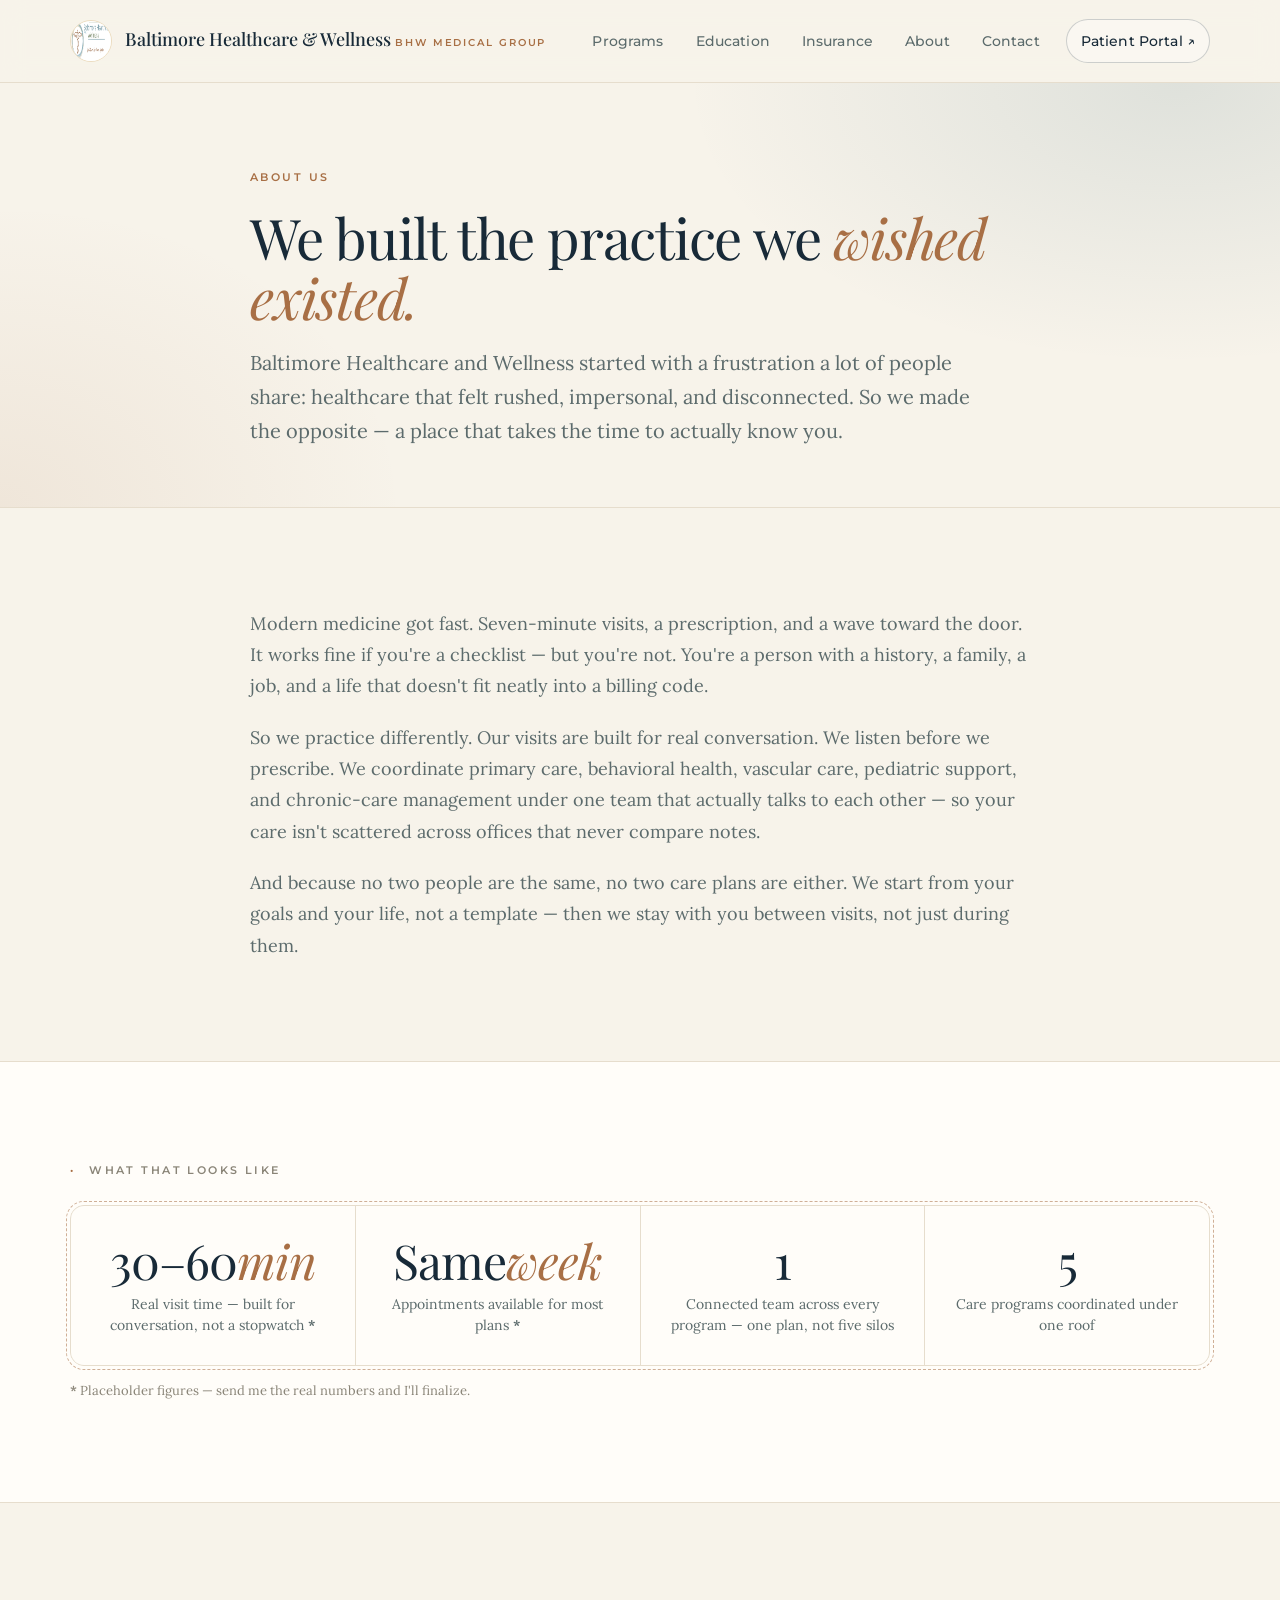
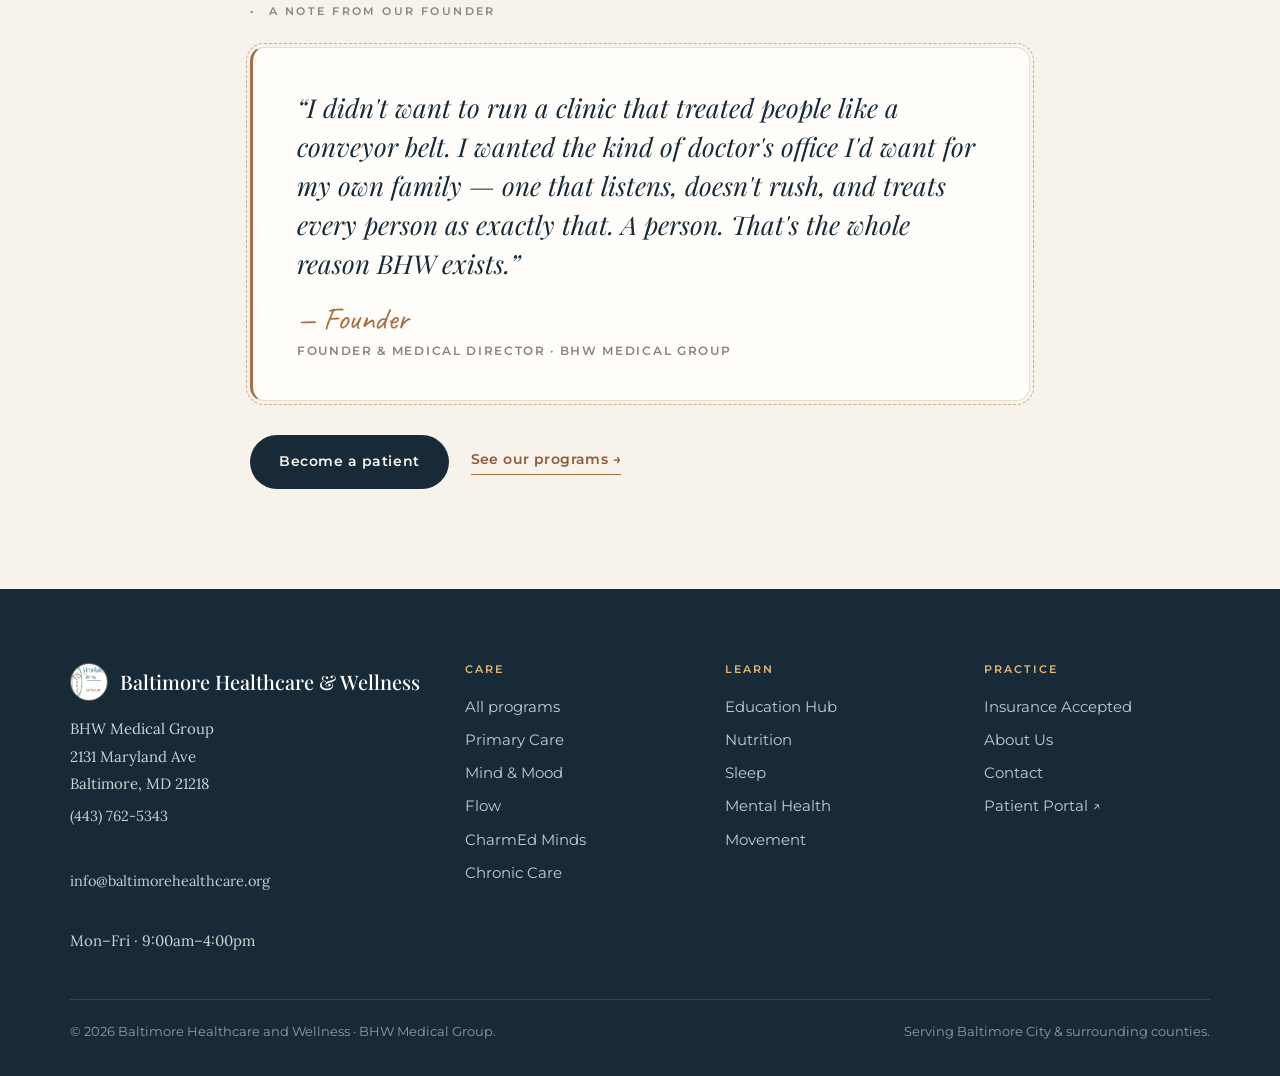
==== commit 68537d8b: "Inner pages: roll out the confident, difference-led voice Carry the homepage voice across every inne" ====
--- a/about.html
+++ b/about.html
@@ -13,7 +13,7 @@
   <meta property="og:image" content="https://bhwmedical.org/assets/bhw-wellness.png" />
   <link rel="preconnect" href="https://fonts.googleapis.com" />
   <link rel="preconnect" href="https://fonts.gstatic.com" crossorigin />
-  <link href="https://fonts.googleapis.com/css2?family=Lora:ital,wght@0,400;0,500;0,600;1,400;1,500&family=Montserrat:wght@400;500;600;700;800&family=Playfair+Display:wght@500;600;700;800&display=swap" rel="stylesheet" />
+  <link href="https://fonts.googleapis.com/css2?family=Caveat:wght@600;700&family=Lora:ital,wght@0,400;0,500;0,600;1,400;1,500&family=Montserrat:wght@400;500;600;700&family=Playfair+Display:ital,wght@0,400;0,500;0,600;1,400;1,500&display=swap" rel="stylesheet" />
   <link rel="stylesheet" href="/assets/bhw-tokens.css" />
   <link rel="stylesheet" href="/assets/site.css" />
 </head>
@@ -44,19 +44,45 @@
   <section class="pagehead">
     <div class="wrap narrow">
       <div class="eyebrow">About us</div>
-      <h1 class="d-lg">Whole-person care, rooted in Baltimore</h1>
-      <p class="lead">Baltimore Healthcare and Wellness — BHW Medical Group — was built on a simple idea: your health is connected, so your care should be too.</p>
+      <h1 class="d-lg">We built the practice we <em class="ac">wished existed.</em></h1>
+      <p class="lead">Baltimore Healthcare and Wellness started with a frustration a lot of people share: healthcare that felt rushed, impersonal, and disconnected. So we made the opposite — a place that takes the time to actually know you.</p>
     </div>
   </section>
 
   <section>
     <div class="wrap narrow prose">
-      <p>We bring primary care, behavioral health, vascular care, pediatric support, and chronic-care management together under one team — so you're treated as a whole person, not a stack of separate problems.</p>
-      <p>That means your primary provider, your mental-health support, and your chronic-care team actually talk to each other. It means care continues between visits, through check-ins, monitoring, and a direct line to the office. And it means education is part of the plan — because understanding your health is what makes managing it possible.</p>
-      <p>We're proud to serve Baltimore City and the surrounding counties, and to welcome new patients across most insurance plans.</p>
-      <div class="cta-row" style="margin-top:28px;display:flex;gap:22px;align-items:center;flex-wrap:wrap">
+      <p>Modern medicine got fast. Seven-minute visits, a prescription, and a wave toward the door. It works fine if you're a checklist — but you're not. You're a person with a history, a family, a job, and a life that doesn't fit neatly into a billing code.</p>
+      <p>So we practice differently. Our visits are built for real conversation. We listen before we prescribe. We coordinate primary care, behavioral health, vascular care, pediatric support, and chronic-care management under one team that actually talks to each other — so your care isn't scattered across offices that never compare notes.</p>
+      <p>And because no two people are the same, no two care plans are either. We start from your goals and your life, not a template — then we stay with you between visits, not just during them.</p>
+    </div>
+  </section>
+
+  <!-- PROOF POINTS — placeholder numbers; confirm real figures -->
+  <section class="band">
+    <div class="wrap">
+      <div class="section-head"><span class="num">·</span><span class="lbl">What that looks like</span></div>
+      <div class="stats ph">
+        <div class="s"><div class="fig">30–60<em>min</em></div><div class="lab">Real visit time — built for conversation, not a stopwatch <b>*</b></div></div>
+        <div class="s"><div class="fig">Same<em>week</em></div><div class="lab">Appointments available for most plans <b>*</b></div></div>
+        <div class="s"><div class="fig">1</div><div class="lab">Connected team across every program — one plan, not five silos</div></div>
+        <div class="s"><div class="fig">5</div><div class="lab">Care programs coordinated under one roof</div></div>
+      </div>
+      <p class="lead" style="font-size:13px;margin-top:14px;color:var(--ink-soft)"><b>*</b> Placeholder figures — send me the real numbers and I'll finalize.</p>
+    </div>
+  </section>
+
+  <!-- FOUNDER NOTE — placeholder; personalize & approve -->
+  <section>
+    <div class="wrap narrow">
+      <div class="section-head"><span class="num">·</span><span class="lbl">A note from our founder</span></div>
+      <div class="note-card ph">
+        <div class="q">“I didn't want to run a clinic that treated people like a conveyor belt. I wanted the kind of doctor's office I'd want for my own family — one that listens, doesn't rush, and treats every person as exactly that. A person. That's the whole reason BHW exists.”</div>
+        <div class="sig">— Founder</div>
+        <div class="who">Founder &amp; Medical Director · BHW Medical Group</div>
+      </div>
+      <div class="cta-row" style="margin-top:34px;display:flex;gap:22px;align-items:center;flex-wrap:wrap">
         <a class="btn primary" href="/contact.html">Become a patient</a>
-        <a class="btn ghost" href="/programs.html">See our programs</a>
+        <a class="tlink" href="/programs.html">See our programs →</a>
       </div>
     </div>
   </section>
--- a/assets/site.css
+++ b/assets/site.css
@@ -1,16 +1,42 @@
 /* ============================================================
    bhwmedical.org — Baltimore Healthcare and Wellness
-   "Opal & Ironstone" — calm, editorial, quiet-luxury.
-   Type: Playfair Display (display) · Lora (serif body) · Montserrat (UI)
+   Editorial · light-display · quiet-luxury with warmth.
+   Type: Playfair Display (light display) · Lora (serif body)
+         Montserrat (UI) · Caveat (script accent)
    ============================================================ */
 
 :root{
   --font-display:'Playfair Display', Georgia, 'Times New Roman', serif;
   --font-serif:'Lora', Georgia, serif;
   --font-ui:'Montserrat', system-ui, -apple-system, Segoe UI, Roboto, sans-serif;
-  --gold:#c2a878; --gold-soft:#e6d8bf;
-  --ink2:#43514f;
-  --maxw:1180px;
+  --font-script:'Caveat', 'Segoe Script', cursive;
+
+  /* warm neutral surfaces */
+  --bg:#f7f3ea;
+  --ivory:#faf7f1;
+  --limestone:#ede5d8;
+  --card:#fffdf9;
+  --line:#e6ddcd;
+
+  /* ink + accent */
+  --ink-navy:#182a38;          /* display headlines */
+  --ink:#33424a;               /* body */
+  --ink2:#5c6b6c;              /* secondary */
+  --ink-soft:#8a8578;
+  --obsidian:#0f141a;          /* dark bands */
+  --gold:#a86f45;              /* bronze accent — italic words, eyebrows */
+  --gold-deep:#8c5a3c;
+  --pale-gold:#e0b878;         /* on-dark accent */
+  --gold-soft:#ecdcc0;
+
+  /* program hues (domain badges) */
+  --h-primary:#3d6b7a;
+  --h-mind:#a86f45;
+  --h-flow:#4f9a97;
+  --h-charmed:#c69a45;
+  --h-chronic:#7f9370;
+
+  --maxw:1200px;
 }
 
 *{box-sizing:border-box;margin:0;padding:0}
@@ -19,177 +45,264 @@
 img{max-width:100%;display:block}
 ::selection{background:var(--gold-soft)}
 
-.wrap{max-width:var(--maxw);margin:0 auto;padding:0 26px}
-.narrow{max-width:820px;margin:0 auto}
-section{padding:96px 0}
+.wrap{max-width:var(--maxw);margin:0 auto;padding:0 30px}
+.narrow{max-width:840px;margin:0 auto}
+section{padding:100px 0}
 
 /* ---------- Type scale ---------- */
-h1,h2,h3,h4{font-family:var(--font-display);color:var(--deep);font-weight:700;letter-spacing:-.015em;line-height:1.08}
-.d-xl{font-size:clamp(44px,7.4vw,78px);font-weight:800;line-height:1.02;letter-spacing:-.025em}
-.d-lg{font-size:clamp(30px,4.6vw,46px);line-height:1.08}
-.d-md{font-size:clamp(22px,3vw,29px);line-height:1.15}
-h1{font-size:clamp(38px,6vw,60px);line-height:1.05;letter-spacing:-.02em;font-weight:800}
-h2{font-size:clamp(28px,3.8vw,42px)}
-h3{font-size:23px}
+h1,h2,h3,h4{font-family:var(--font-display);color:var(--ink-navy);font-weight:500;letter-spacing:-.02em;line-height:1.1}
+.d-xl{font-family:var(--font-display);font-weight:400;letter-spacing:-.028em;line-height:1.03;font-size:clamp(46px,6.4vw,88px);color:var(--ink-navy)}
+.d-lg{font-family:var(--font-display);font-weight:400;letter-spacing:-.022em;line-height:1.08;font-size:clamp(32px,4.4vw,56px);color:var(--ink-navy)}
+.d-md{font-family:var(--font-display);font-weight:400;letter-spacing:-.018em;line-height:1.14;font-size:clamp(25px,3vw,36px);color:var(--ink-navy)}
+h1{font-size:clamp(40px,5.6vw,68px);font-weight:400;letter-spacing:-.025em;line-height:1.05}
+h2{font-size:clamp(28px,3.6vw,44px);font-weight:400}
+h3{font-size:21px;font-weight:500}
 p{color:var(--ink2)}
+
+/* two-tone accent word — the signature move */
+.ac,em.ac,.d-xl .ac,.d-lg .ac,.d-md .ac{font-style:italic;color:var(--gold);font-weight:400}
+
 .serif{font-family:var(--font-serif)}
-.lead{font-family:var(--font-serif);font-size:clamp(18px,1.7vw,21px);line-height:1.68;color:var(--ink2);max-width:60ch}
-.eyebrow{font-family:var(--font-ui);font-size:12px;font-weight:700;letter-spacing:.24em;text-transform:uppercase;color:var(--clay);display:inline-flex;align-items:center;gap:10px}
-.eyebrow::before{content:"";width:26px;height:1px;background:var(--gold)}
-.eyebrow.plain::before{display:none}
+.script{font-family:var(--font-script);color:var(--gold);font-weight:600}
+.lead{font-family:var(--font-serif);font-weight:400;font-size:clamp(18px,1.6vw,20px);line-height:1.72;color:var(--ink2);max-width:62ch}
+.eyebrow{font-family:var(--font-ui);font-size:11px;font-weight:600;letter-spacing:.22em;text-transform:uppercase;color:var(--gold);display:inline-flex;align-items:center;gap:11px}
+.eyebrow.muted{color:var(--ink-soft)}
 .center{text-align:center}.center .lead{margin-inline:auto}
-.hair{height:1px;background:linear-gradient(90deg,transparent,var(--gold) 20%,var(--gold) 80%,transparent);border:0;margin:0}
+
+/* section head: number + eyebrow */
+.section-head{display:flex;gap:14px;align-items:center;margin-bottom:26px}
+.section-head .num{font-family:var(--font-ui);font-size:11px;font-weight:700;letter-spacing:.2em;color:var(--gold)}
+.section-head .lbl{font-family:var(--font-ui);font-size:11px;font-weight:600;letter-spacing:.22em;text-transform:uppercase;color:var(--ink-soft)}
+.section-head.on-dark .lbl{color:rgba(247,243,234,.6)}
+.section-head.on-dark .num{color:var(--pale-gold)}
+.hair{height:1px;width:38px;background:var(--gold);border:0}
 
 /* ---------- Buttons / links ---------- */
-.btn{font-family:var(--font-ui);display:inline-flex;align-items:center;gap:9px;font-weight:600;font-size:14.5px;letter-spacing:.01em;
-  padding:15px 28px;border-radius:2px;border:1px solid transparent;cursor:pointer;transition:.2s;text-decoration:none}
+.btn{font-family:var(--font-ui);display:inline-flex;align-items:center;gap:10px;font-weight:600;font-size:13.5px;letter-spacing:.04em;
+  padding:15px 28px;border-radius:999px;border:1px solid transparent;cursor:pointer;transition:.2s;text-decoration:none}
 .btn:hover{transform:translateY(-1px)}
-.btn.primary{background:var(--deep);color:#f6f1e7}
-.btn.primary:hover{background:#22322e}
-.btn.gold{background:var(--clay);color:#fff}
-.btn.gold:hover{background:var(--clay-deep)}
-.btn.line{background:transparent;color:var(--deep);border-color:var(--line);}
-.btn.line:hover{border-color:var(--gold)}
-.tlink{font-family:var(--font-ui);font-weight:600;font-size:14px;letter-spacing:.02em;color:var(--clay-deep);text-decoration:none;
-  border-bottom:1px solid var(--gold-soft);padding-bottom:2px;transition:.2s}
-.tlink:hover{border-color:var(--clay)}
+.btn.primary{background:var(--ink-navy);color:var(--bg)}
+.btn.primary:hover{background:#0f2029}
+.btn.gold{background:var(--gold);color:#fff}
+.btn.gold:hover{background:var(--gold-deep)}
+.btn.line{background:transparent;color:var(--ink-navy);border-color:rgba(24,42,56,.22)}
+.btn.line:hover{border-color:var(--gold);color:var(--gold-deep)}
+.btn.ghost{background:transparent;color:var(--ink-navy);border-color:rgba(24,42,56,.22)}
+.btn.ghost:hover{border-color:var(--gold)}
+.tlink{font-family:var(--font-ui);font-weight:600;font-size:13.5px;letter-spacing:.03em;color:var(--gold-deep);text-decoration:none;
+  border-bottom:1px solid var(--gold);padding-bottom:3px;transition:.2s}
+.tlink:hover{color:var(--gold)}
 
 /* ---------- Header ---------- */
-header.site{position:sticky;top:0;z-index:60;background:color-mix(in srgb,var(--bg) 82%,transparent);backdrop-filter:blur(10px);border-bottom:1px solid var(--line)}
-header.site .bar{display:flex;align-items:center;height:80px;gap:18px}
-header.site .brand{display:flex;align-items:center;gap:12px;text-decoration:none}
-header.site .brand img{width:40px;height:40px;border-radius:50%;border:1px solid var(--gold-soft)}
-header.site .brand .nm{font-family:var(--font-display);font-weight:700;color:var(--deep);font-size:18px;line-height:1.05;letter-spacing:.01em}
-header.site .brand .sub{font-family:var(--font-ui);font-size:9.5px;letter-spacing:.22em;text-transform:uppercase;color:var(--clay);font-weight:600}
+header.site{position:sticky;top:0;z-index:60;background:color-mix(in srgb,var(--bg) 84%,transparent);backdrop-filter:blur(12px);border-bottom:1px solid var(--line)}
+header.site .bar{display:flex;align-items:center;height:82px;gap:18px}
+header.site .brand{display:flex;align-items:center;gap:13px;text-decoration:none}
+header.site .brand img{width:42px;height:42px;border-radius:50%;border:1px solid var(--gold-soft)}
+header.site .brand .nm{font-family:var(--font-display);font-weight:500;color:var(--ink-navy);font-size:18px;line-height:1.05;letter-spacing:0}
+header.site .brand .sub{font-family:var(--font-ui);font-size:9.5px;letter-spacing:.2em;text-transform:uppercase;color:var(--gold);font-weight:600}
 header.site nav{margin-left:auto;display:flex;align-items:center;gap:4px}
-header.site nav a{font-family:var(--font-ui);color:var(--ink2);font-weight:500;font-size:14px;letter-spacing:.01em;padding:10px 14px;text-decoration:none;border-radius:2px}
-header.site nav a:hover{color:var(--deep)}
-header.site nav a.cta{border:1px solid var(--line);color:var(--deep);margin-left:8px}
+header.site nav a{font-family:var(--font-ui);color:var(--ink2);font-weight:500;font-size:14px;letter-spacing:.01em;padding:10px 14px;text-decoration:none;border-radius:999px}
+header.site nav a:hover{color:var(--ink-navy)}
+header.site nav a.cta{border:1px solid rgba(24,42,56,.2);color:var(--ink-navy);margin-left:8px}
 header.site nav a.cta:hover{border-color:var(--gold)}
-.menu-btn{display:none;margin-left:auto;background:none;border:1px solid var(--line);border-radius:2px;padding:9px 12px;font-size:17px;cursor:pointer;color:var(--deep)}
+.menu-btn{display:none;margin-left:auto;background:none;border:1px solid var(--line);border-radius:8px;padding:9px 12px;font-size:17px;cursor:pointer;color:var(--ink-navy)}
+
+/* ---------- Audience sub-bar ---------- */
+.subbar{border-bottom:1px solid var(--line);background:var(--ivory)}
+.subbar .in{display:flex;align-items:center;justify-content:space-between;gap:16px;padding:15px 0;flex-wrap:wrap}
+.subbar .crumb{font-family:var(--font-ui);font-size:11px;font-weight:600;letter-spacing:.18em;text-transform:uppercase;color:var(--ink-soft)}
+.subbar .crumb b{color:var(--gold)}
+.aud{display:inline-flex;background:var(--card);border:1px solid var(--line);border-radius:999px;padding:4px}
+.aud a{font-family:var(--font-ui);font-size:11.5px;font-weight:600;letter-spacing:.1em;text-transform:uppercase;color:var(--ink2);
+  padding:9px 18px;border-radius:999px;text-decoration:none;transition:.2s}
+.aud a.on{background:var(--ink-navy);color:var(--bg)}
+.aud a:not(.on):hover{color:var(--ink-navy)}
 
 /* ---------- Hero ---------- */
-.hero{position:relative;overflow:hidden;padding:88px 0 84px}
+.hero{position:relative;overflow:hidden;padding:80px 0 84px}
 .hero::before{content:"";position:absolute;inset:0;z-index:0;background:
-  radial-gradient(760px 460px at 88% 6%,color-mix(in srgb,var(--blue) 26%,transparent),transparent 70%),
-  radial-gradient(680px 520px at 4% 96%,color-mix(in srgb,var(--sage) 24%,transparent),transparent 70%)}
-.hero .wrap{position:relative;z-index:1;display:grid;grid-template-columns:1.15fr .85fr;gap:56px;align-items:center}
-.hero h1{margin:18px 0 0}
-.hero .lead{margin-top:22px}
-.hero .cta-row{display:flex;align-items:center;gap:22px;margin-top:34px;flex-wrap:wrap}
+  radial-gradient(780px 480px at 90% 4%,color-mix(in srgb,var(--h-primary) 15%,transparent),transparent 68%),
+  radial-gradient(640px 520px at -2% 98%,color-mix(in srgb,var(--gold) 12%,transparent),transparent 70%)}
+.hero .wrap{position:relative;z-index:1;display:grid;grid-template-columns:1.08fr .92fr;gap:60px;align-items:center}
+.hero h1,.hero .d-xl{margin:20px 0 0}
+.hero .lead{margin-top:24px}
+.hero .cta-row{display:flex;align-items:center;gap:24px;margin-top:36px;flex-wrap:wrap}
 .hero .figure{position:relative}
-.hero .figure .frame{border-radius:3px;overflow:hidden;border:1px solid var(--gold-soft);box-shadow:0 40px 80px -50px rgba(47,69,81,.6);background:var(--card)}
-.hero .figure .frame img{width:100%;height:100%;object-fit:cover;aspect-ratio:4/5}
-.hero .figure .tag{position:absolute;left:-18px;bottom:26px;background:var(--card);border:1px solid var(--line);border-left:2px solid var(--gold);
-  padding:14px 18px;box-shadow:0 20px 40px -26px rgba(47,69,81,.5);max-width:230px}
-.hero .figure .tag .q{font-family:var(--font-serif);font-style:italic;font-size:15px;color:var(--deep);line-height:1.5}
-.trust{display:flex;gap:16px;flex-wrap:wrap;align-items:center;margin-top:30px;font-size:13px;color:var(--ink-soft);font-weight:500}
-.trust span{display:inline-flex;align-items:center;gap:16px}
-.trust b{color:var(--deep);font-weight:600}
-.dot{width:4px;height:4px;border-radius:50%;background:var(--gold)}
-
-/* ---------- Editorial program rows ---------- */
-.rows{border-top:1px solid var(--line)}
-.row{display:grid;grid-template-columns:88px 1fr auto;gap:30px;align-items:baseline;padding:34px 6px;border-bottom:1px solid var(--line);text-decoration:none;transition:.2s;position:relative}
-.row:hover{background:linear-gradient(90deg,color-mix(in srgb,var(--card) 70%,transparent),transparent)}
-.row .idx{font-family:var(--font-display);font-size:30px;color:var(--gold);font-weight:600;line-height:1}
-.row .body h3{font-size:26px;margin-bottom:8px;transition:.2s}
-.row:hover .body h3{color:var(--clay-deep)}
-.row .body p{font-family:var(--font-serif);font-size:16.5px;color:var(--ink2);max-width:64ch;line-height:1.6}
-.row .go{font-family:var(--font-ui);font-size:22px;color:var(--ink-mute,#9aa7a2);align-self:center;transition:.2s}
-.row:hover .go{color:var(--clay);transform:translateX(4px)}
-
-/* ---------- Quote band ---------- */
-.quote{background:linear-gradient(160deg,var(--deep),#25352f);color:#eadfce;position:relative;overflow:hidden}
-.quote::before{content:"";position:absolute;inset:0;background:radial-gradient(600px 300px at 80% 0%,color-mix(in srgb,var(--gold) 16%,transparent),transparent 70%)}
-.quote .wrap{position:relative}
-.quote .mark{font-family:var(--font-display);font-size:90px;line-height:.4;color:var(--gold);opacity:.6}
-.quote blockquote{font-family:var(--font-display);font-size:clamp(26px,3.6vw,40px);line-height:1.28;color:#fff;font-weight:500;max-width:20ch}
-.quote cite{display:block;margin-top:24px;font-family:var(--font-ui);font-style:normal;font-size:13px;letter-spacing:.16em;text-transform:uppercase;color:var(--gold-soft)}
-
-/* ---------- Pillars (education) ---------- */
-.pillars{display:flex;flex-wrap:wrap;gap:0;border-top:1px solid var(--line);margin-top:34px}
-.pillars a{flex:1 1 200px;padding:22px 20px;border-bottom:1px solid var(--line);border-right:1px solid var(--line);text-decoration:none;transition:.2s;background:transparent}
-.pillars a:hover{background:var(--card)}
+.hero .figure .frame{border-radius:16px;overflow:hidden;border:1px solid var(--gold-soft);box-shadow:0 46px 90px -54px rgba(24,42,56,.55);background:var(--card)}
+.hero .figure .frame img{width:100%;height:100%;object-fit:cover;aspect-ratio:5/6}
+.hero .figure .tag{position:absolute;left:-18px;bottom:30px;background:var(--obsidian);color:var(--ivory);
+  padding:16px 20px;border-radius:12px;box-shadow:0 24px 46px -26px rgba(15,20,26,.7);max-width:280px}
+.hero .figure .tag .k{font-family:var(--font-ui);font-size:10px;letter-spacing:.2em;text-transform:uppercase;color:var(--pale-gold);font-weight:600}
+.hero .figure .tag .v{font-family:var(--font-serif);font-size:13px;color:rgba(247,243,234,.9);line-height:1.55;margin-top:7px}
+.trust{display:flex;gap:26px;flex-wrap:wrap;align-items:center;margin-top:32px;font-size:13px;color:var(--ink-soft);font-weight:500}
+.trust b{color:var(--ink-navy);font-weight:600}
+.dot{width:4px;height:4px;border-radius:50%;background:var(--gold);display:inline-block;margin:0 8px;vertical-align:middle}
+
+/* ---------- The difference (manifesto) ---------- */
+.principles{display:grid;grid-template-columns:repeat(2,1fr);gap:0;border-top:1px solid var(--line);margin-top:44px}
+.pr{padding:34px 34px 34px 0;border-bottom:1px solid var(--line)}
+.pr:nth-child(odd){padding-right:48px;border-right:1px solid var(--line)}
+.pr:nth-child(even){padding-left:48px}
+.pr .n{font-family:var(--font-display);font-size:22px;color:var(--gold);font-weight:500}
+.pr h4{font-size:22px;font-weight:500;color:var(--ink-navy);margin:10px 0 10px}
+.pr p{font-family:var(--font-serif);font-size:16.5px;line-height:1.65;color:var(--ink2)}
+
+/* ---------- Domain cards (programs) ---------- */
+.domains{background:var(--limestone)}
+.domain-row{display:grid;grid-template-columns:repeat(5,1fr);gap:14px;margin-top:44px}
+.domain{background:var(--ivory);border:1px solid var(--line);border-radius:14px;padding:24px 22px;display:flex;flex-direction:column;gap:12px;text-decoration:none;transition:.2s}
+.domain:hover{transform:translateY(-3px);box-shadow:0 26px 50px -34px rgba(24,42,56,.4)}
+.domain .ic{width:40px;height:40px;border-radius:11px;background:var(--h-primary);color:#fff;display:grid;place-items:center;
+  font-family:var(--font-display);font-weight:600;font-size:19px}
+.domain h4{font-size:18px;font-weight:600;color:var(--ink-navy)}
+.domain p{font-family:var(--font-serif);font-size:14px;line-height:1.6;color:var(--ink2)}
+.domain .go{margin-top:auto;font-family:var(--font-ui);font-size:12px;font-weight:600;letter-spacing:.02em;color:var(--gold-deep);opacity:0;transition:.2s}
+.domain:hover .go{opacity:1}
+
+/* ---------- Editorial rows (alt program list) ---------- */
+.rows{border-top:1px solid var(--line);margin-top:44px}
+.row{display:grid;grid-template-columns:80px 1fr auto;gap:28px;align-items:baseline;padding:32px 6px;border-bottom:1px solid var(--line);text-decoration:none;transition:.2s}
+.row:hover{background:color-mix(in srgb,var(--card) 70%,transparent)}
+.row .idx{font-family:var(--font-display);font-size:26px;color:var(--gold);font-weight:500;line-height:1}
+.row .body h3{font-size:24px;font-weight:500;margin-bottom:8px;transition:.2s}
+.row:hover .body h3{color:var(--gold-deep)}
+.row .body p{font-family:var(--font-serif);font-size:16px;color:var(--ink2);max-width:66ch;line-height:1.6}
+.row .go{font-size:22px;color:#b3aa99;align-self:center;transition:.2s}
+.row:hover .go{color:var(--gold);transform:translateX(4px)}
+
+/* ---------- Education pillars ---------- */
+.pillars{display:grid;grid-template-columns:repeat(3,1fr);gap:1px;background:var(--line);border:1px solid var(--line);border-radius:14px;overflow:hidden;margin-top:40px}
+.pillars a{padding:26px 24px;background:var(--card);text-decoration:none;transition:.2s}
+.pillars a:hover{background:var(--ivory)}
 .pillars .p-i{font-size:22px}
-.pillars .p-n{font-family:var(--font-display);font-size:19px;color:var(--deep);margin:8px 0 4px}
-.pillars .p-d{font-family:var(--font-serif);font-size:14px;color:var(--ink2);line-height:1.5}
+.pillars .p-n{font-family:var(--font-display);font-weight:500;font-size:19px;color:var(--ink-navy);margin:10px 0 5px}
+.pillars .p-d{font-family:var(--font-serif);font-size:14px;color:var(--ink2);line-height:1.55}
+
+/* ---------- Dark band (insurance / stats) ---------- */
+.dark{background:var(--obsidian);color:var(--ivory)}
+.dark h2,.dark .d-lg,.dark .d-md{color:#fff}
+.dark .lead{color:rgba(247,243,234,.72)}
+.ix-grid{display:grid;grid-template-columns:repeat(6,1fr);gap:12px;margin-top:44px}
+.ix-card{background:rgba(247,243,234,.06);border:1px solid rgba(247,243,234,.1);border-radius:11px;padding:18px 16px}
+.ix-card .nm{font-family:var(--font-ui);font-size:13px;font-weight:600;color:var(--pale-gold)}
+.ix-card .ty{font-family:var(--font-ui);font-size:10px;font-weight:600;letter-spacing:.16em;text-transform:uppercase;color:rgba(247,243,234,.5);margin-top:5px}
+
+/* ---------- Care team / providers ---------- */
+.provider-row{display:grid;grid-template-columns:repeat(4,1fr);gap:18px;margin-top:38px}
+.provider{background:var(--ivory);border:1px solid var(--line);border-radius:14px;overflow:hidden}
+.provider .pic{aspect-ratio:4/5;background:linear-gradient(140deg,var(--h-primary),var(--limestone));position:relative}
+.provider .pic .mono{position:absolute;inset:0;display:grid;place-items:center;font-family:var(--font-display);font-weight:500;font-size:44px;color:rgba(255,255,255,.5)}
+.provider .body{padding:18px 20px}
+.provider .nm{font-family:var(--font-display);font-weight:500;font-size:19px;color:var(--ink-navy)}
+.provider .ti{font-family:var(--font-ui);font-size:11px;font-weight:600;letter-spacing:.12em;text-transform:uppercase;color:var(--gold);margin:5px 0 8px}
+.provider .sub{font-family:var(--font-serif);font-size:14px;color:var(--ink2);line-height:1.55}
+
+/* ---------- Schedule card ---------- */
+.sched-card{display:grid;grid-template-columns:1.1fr 1fr;background:var(--card);border:1px solid var(--line);border-radius:20px;overflow:hidden;box-shadow:0 40px 90px -60px rgba(24,42,56,.5)}
+.sched-card .left{padding:48px;background:var(--ink-navy);color:#fff}
+.sched-card .left h3{color:#fff;font-weight:400;font-size:clamp(26px,3vw,34px);letter-spacing:-.02em;line-height:1.15}
+.sched-card .left p{color:rgba(247,243,234,.78);font-size:14.5px;line-height:1.7;margin-top:14px}
+.sched-card .left ul{list-style:none;margin-top:22px;display:grid;gap:12px}
+.sched-card .left li{font-family:var(--font-serif);font-size:14.5px;color:rgba(247,243,234,.9);padding-left:22px;position:relative}
+.sched-card .left li::before{content:"";position:absolute;left:0;top:10px;width:10px;height:1px;background:var(--pale-gold)}
+.sched-card .right{padding:40px 38px}
+.sform{display:grid;grid-template-columns:1fr 1fr;gap:14px}
+.sform .f{display:flex;flex-direction:column}
+.sform .f.col-2{grid-column:1/-1}
+.sform label{font-family:var(--font-ui);font-size:11px;font-weight:600;letter-spacing:.06em;text-transform:uppercase;color:var(--gold);margin-bottom:6px}
+.sform input,.sform select,.sform textarea{width:100%;padding:12px 14px;border:1px solid var(--line);border-radius:9px;background:var(--bg);font:inherit;font-size:15px;color:var(--ink)}
+.sform textarea{font-family:var(--font-serif);min-height:80px;resize:vertical}
+.sform input:focus,.sform select:focus,.sform textarea:focus{outline:none;border-color:var(--gold)}
+.sform .sent{display:none;grid-column:1/-1;padding:24px 8px;text-align:center}
+.sform .sent .big{font-family:var(--font-display);font-style:italic;font-size:28px;color:var(--ink-navy);margin-bottom:8px}
+.snote{grid-column:1/-1;font-family:var(--font-serif);font-size:12px;color:var(--ink-soft);line-height:1.6;margin-top:2px}
 
 /* ---------- Feature split ---------- */
-.split{display:grid;grid-template-columns:1fr 1fr;gap:56px;align-items:center}
-.split .frame{border:1px solid var(--gold-soft);border-radius:3px;overflow:hidden;box-shadow:0 30px 70px -50px rgba(47,69,81,.5)}
-.split .frame img{width:100%;height:100%;object-fit:cover;min-height:340px}
-.checks{list-style:none;display:grid;gap:14px;margin-top:22px}
+.split{display:grid;grid-template-columns:1fr 1fr;gap:58px;align-items:center}
+.split .frame{border:1px solid var(--gold-soft);border-radius:16px;overflow:hidden;box-shadow:0 34px 74px -54px rgba(24,42,56,.5)}
+.split .frame img{width:100%;height:100%;object-fit:cover;min-height:360px}
+.checks{list-style:none;display:grid;gap:14px;margin-top:24px}
 .checks li{font-family:var(--font-serif);font-size:16.5px;color:var(--ink2);padding-left:30px;position:relative;line-height:1.5}
-.checks li::before{content:"";position:absolute;left:0;top:9px;width:12px;height:1px;background:var(--gold)}
+.checks li::before{content:"";position:absolute;left:0;top:12px;width:14px;height:1px;background:var(--gold)}
+
+/* ---------- Proof-point stats ---------- */
+.stats{display:grid;grid-template-columns:repeat(4,1fr);gap:1px;background:var(--line);border:1px solid var(--line);border-radius:14px;overflow:hidden;margin-top:8px}
+.stats .s{background:var(--card);padding:30px 26px;text-align:center}
+.stats .s .fig{font-family:var(--font-display);font-weight:400;font-size:clamp(34px,4vw,48px);color:var(--ink-navy);line-height:1;letter-spacing:-.02em}
+.stats .s .fig em{font-style:italic;color:var(--gold)}
+.stats .s .lab{font-family:var(--font-serif);font-size:14px;color:var(--ink2);margin-top:10px;line-height:1.45}
+
+/* ---------- Founder / practice note ---------- */
+.note-card{background:var(--card);border:1px solid var(--line);border-left:3px solid var(--gold);border-radius:14px;padding:40px 44px}
+.note-card .q{font-family:var(--font-display);font-style:italic;font-weight:400;font-size:clamp(20px,2.2vw,26px);line-height:1.5;color:var(--ink-navy)}
+.note-card .sig{font-family:var(--font-script);font-size:32px;color:var(--gold);margin-top:20px;line-height:1}
+.note-card .who{font-family:var(--font-ui);font-size:12px;letter-spacing:.14em;text-transform:uppercase;color:var(--ink-soft);font-weight:600;margin-top:6px}
+.ph{outline:1px dashed color-mix(in srgb,var(--gold) 55%,transparent);outline-offset:3px}
 
 /* ---------- Inner page header ---------- */
-.pagehead{position:relative;overflow:hidden;padding:74px 0 56px;border-bottom:1px solid var(--line)}
+.pagehead{position:relative;overflow:hidden;padding:80px 0 58px;border-bottom:1px solid var(--line)}
 .pagehead::before{content:"";position:absolute;inset:0;z-index:0;background:
-  radial-gradient(680px 380px at 92% 0%,color-mix(in srgb,var(--blue) 20%,transparent),transparent 70%),
-  radial-gradient(560px 420px at 0% 100%,color-mix(in srgb,var(--sage) 18%,transparent),transparent 70%)}
+  radial-gradient(700px 400px at 92% 0%,color-mix(in srgb,var(--h-primary) 13%,transparent),transparent 70%),
+  radial-gradient(560px 420px at 0% 100%,color-mix(in srgb,var(--gold) 10%,transparent),transparent 72%)}
 .pagehead .wrap{position:relative;z-index:1}
-.pagehead h1{margin-top:16px}
-.pagehead .lead{margin-top:16px}
-
-/* ---------- Soft alt band ---------- */
+.pagehead h1,.pagehead .d-lg{margin-top:18px}
+.pagehead .lead{margin-top:18px}
+
+/* ---------- Alt band + cards ---------- */
 .band{background:var(--card);border-top:1px solid var(--line);border-bottom:1px solid var(--line)}
-
-/* ---------- Editorial cards ---------- */
-.grid{display:grid;gap:1px;background:var(--line);border:1px solid var(--line);margin-top:40px}
+.cta{background:var(--ivory);border-top:1px solid var(--line);border-bottom:1px solid var(--line)}
+.grid{display:grid;gap:1px;background:var(--line);border:1px solid var(--line);border-radius:14px;overflow:hidden;margin-top:40px}
 .grid.cols-2{grid-template-columns:repeat(2,1fr)}
 .grid.cols-3{grid-template-columns:repeat(3,1fr)}
-.grid.loose{gap:24px;background:transparent;border:0}
-.card{background:var(--bg);padding:32px 30px;display:flex;flex-direction:column;text-decoration:none}
-.grid.loose .card{border:1px solid var(--line);border-radius:3px;background:var(--card)}
+.grid.loose{gap:24px;background:transparent;border:0;border-radius:0;overflow:visible}
+.card{background:var(--card);padding:32px 30px;display:flex;flex-direction:column;text-decoration:none}
+.grid.loose .card{border:1px solid var(--line);border-radius:14px}
 .card .ic{font-size:26px;margin-bottom:14px}
-.card h3{font-size:22px;margin-bottom:8px}
+.card h3{font-size:21px;font-weight:500;margin-bottom:8px}
 .card p{font-family:var(--font-serif);font-size:16px;color:var(--ink2);line-height:1.6}
-.card .more{margin-top:auto;padding-top:16px;font-family:var(--font-ui);font-weight:600;font-size:13.5px;letter-spacing:.02em;color:var(--clay-deep)}
-a.card:hover{background:var(--card)}
-a.card:hover .more{color:var(--clay)}
-
-/* ---------- Plan pills ---------- */
+.card .more{margin-top:auto;padding-top:16px;font-family:var(--font-ui);font-weight:600;font-size:13px;letter-spacing:.02em;color:var(--gold-deep)}
+a.card:hover{background:var(--ivory)}
+
+/* plan pills */
 .pills{display:flex;flex-wrap:wrap;gap:9px;margin-top:16px}
-.pill{font-family:var(--font-ui);font-size:13px;font-weight:500;color:var(--deep);background:var(--bg);
-  border:1px solid var(--line);border-radius:999px;padding:8px 15px}
-
-/* ---------- Simple content prose ---------- */
-.prose p{font-family:var(--font-serif);font-size:18px;line-height:1.72;color:var(--ink2);margin-bottom:20px}
+.pill{font-family:var(--font-ui);font-size:13px;font-weight:500;color:var(--ink-navy);background:var(--bg);border:1px solid var(--line);border-radius:999px;padding:8px 15px}
+
+/* prose */
+.prose p{font-family:var(--font-serif);font-size:18px;line-height:1.74;color:var(--ink2);margin-bottom:20px}
 .prose p:last-child{margin-bottom:0}
 
-/* alias: ghost button reads as the outline button */
-.btn.ghost{background:transparent;color:var(--deep);border-color:var(--line)}
-.btn.ghost:hover{border-color:var(--gold)}
-
-/* ---------- CTA ---------- */
-.cta{background:var(--card);border-top:1px solid var(--line);border-bottom:1px solid var(--line)}
-
 /* ---------- Footer ---------- */
-footer.site{background:var(--deep);color:#c6d0cd;padding:70px 0 34px}
-footer.site .cols{display:grid;grid-template-columns:1.5fr 1fr 1fr 1fr;gap:34px}
-footer.site .brand{font-family:var(--font-display);color:#fff;font-size:20px;display:flex;align-items:center;gap:11px;margin-bottom:14px}
-footer.site .brand img{width:38px;height:38px;border-radius:50%;border:1px solid rgba(226,201,150,.4)}
-footer.site h4{font-family:var(--font-ui);color:var(--gold-soft);font-size:11px;letter-spacing:.18em;text-transform:uppercase;margin-bottom:16px;font-weight:600}
-footer.site a{color:#c6d0cd;font-size:14.5px;display:block;padding:5px 0;text-decoration:none}
+footer.site{background:var(--ink-navy);color:#c4cdd0;padding:74px 0 34px}
+footer.site .cols{display:grid;grid-template-columns:1.6fr 1fr 1fr 1fr;gap:34px}
+footer.site .brand{font-family:var(--font-display);color:#fff;font-weight:500;font-size:20px;display:flex;align-items:center;gap:12px;margin-bottom:14px}
+footer.site .brand img{width:38px;height:38px;border-radius:50%;border:1px solid rgba(224,184,120,.4)}
+footer.site h4{font-family:var(--font-ui);color:var(--pale-gold);font-size:11px;letter-spacing:.18em;text-transform:uppercase;margin-bottom:16px;font-weight:600}
+footer.site a{color:#c4cdd0;font-size:14.5px;display:block;padding:5px 0;text-decoration:none}
 footer.site a:hover{color:#fff}
-footer.site .nap{font-family:var(--font-serif);font-size:15px;line-height:1.85;color:#cdd9d8}
-footer.site .fine{border-top:1px solid rgba(255,255,255,.12);margin-top:44px;padding-top:22px;font-size:12.5px;color:#93a5a2;display:flex;justify-content:space-between;flex-wrap:wrap;gap:10px}
-
+footer.site .nap{font-family:var(--font-serif);font-size:15px;line-height:1.85;color:#cdd5d6}
+footer.site .fine{border-top:1px solid rgba(255,255,255,.12);margin-top:44px;padding-top:22px;font-size:12.5px;color:#8f9ca0;display:flex;justify-content:space-between;flex-wrap:wrap;gap:10px}
+
+/* ---------- Responsive ---------- */
+@media(max-width:1000px){
+  .domain-row{grid-template-columns:repeat(2,1fr)}
+  .ix-grid{grid-template-columns:repeat(3,1fr)}
+}
 @media(max-width:900px){
-  .hero .wrap,.split{grid-template-columns:1fr;gap:38px}
+  .hero .wrap,.split{grid-template-columns:1fr;gap:40px}
   .hero .figure{order:-1}
-  .quote blockquote{max-width:none}
+  .pillars,.grid.cols-3{grid-template-columns:1fr 1fr}
 }
 @media(max-width:760px){
-  header.site nav{display:none;position:absolute;top:80px;left:0;right:0;flex-direction:column;align-items:stretch;background:var(--bg);border-bottom:1px solid var(--line);padding:8px 18px}
+  header.site nav{display:none;position:absolute;top:82px;left:0;right:0;flex-direction:column;align-items:stretch;background:var(--bg);border-bottom:1px solid var(--line);padding:8px 20px}
   header.site nav.open{display:flex}
   header.site nav a{padding:13px 6px}
   .menu-btn{display:block}
-  section{padding:64px 0}
-  .row{grid-template-columns:54px 1fr;gap:16px}.row .go{display:none}
-  .grid.cols-2,.grid.cols-3{grid-template-columns:1fr}
+  section{padding:66px 0}
+  .row{grid-template-columns:52px 1fr;gap:16px}.row .go{display:none}
+  .domain-row,.ix-grid,.pillars,.grid.cols-2,.grid.cols-3{grid-template-columns:1fr}
+  .principles{grid-template-columns:1fr}
+  .pr,.pr:nth-child(odd){padding:28px 0;border-right:0}
+  .pr:nth-child(even){padding-left:0}
   footer.site .cols{grid-template-columns:1fr 1fr}
 }
-@media(max-width:900px){.grid.cols-3{grid-template-columns:1fr 1fr}}
-@media(max-width:480px){footer.site .cols{grid-template-columns:1fr}}
+@media(max-width:480px){footer.site .cols{grid-template-columns:1fr}.ix-grid{grid-template-columns:1fr 1fr}}
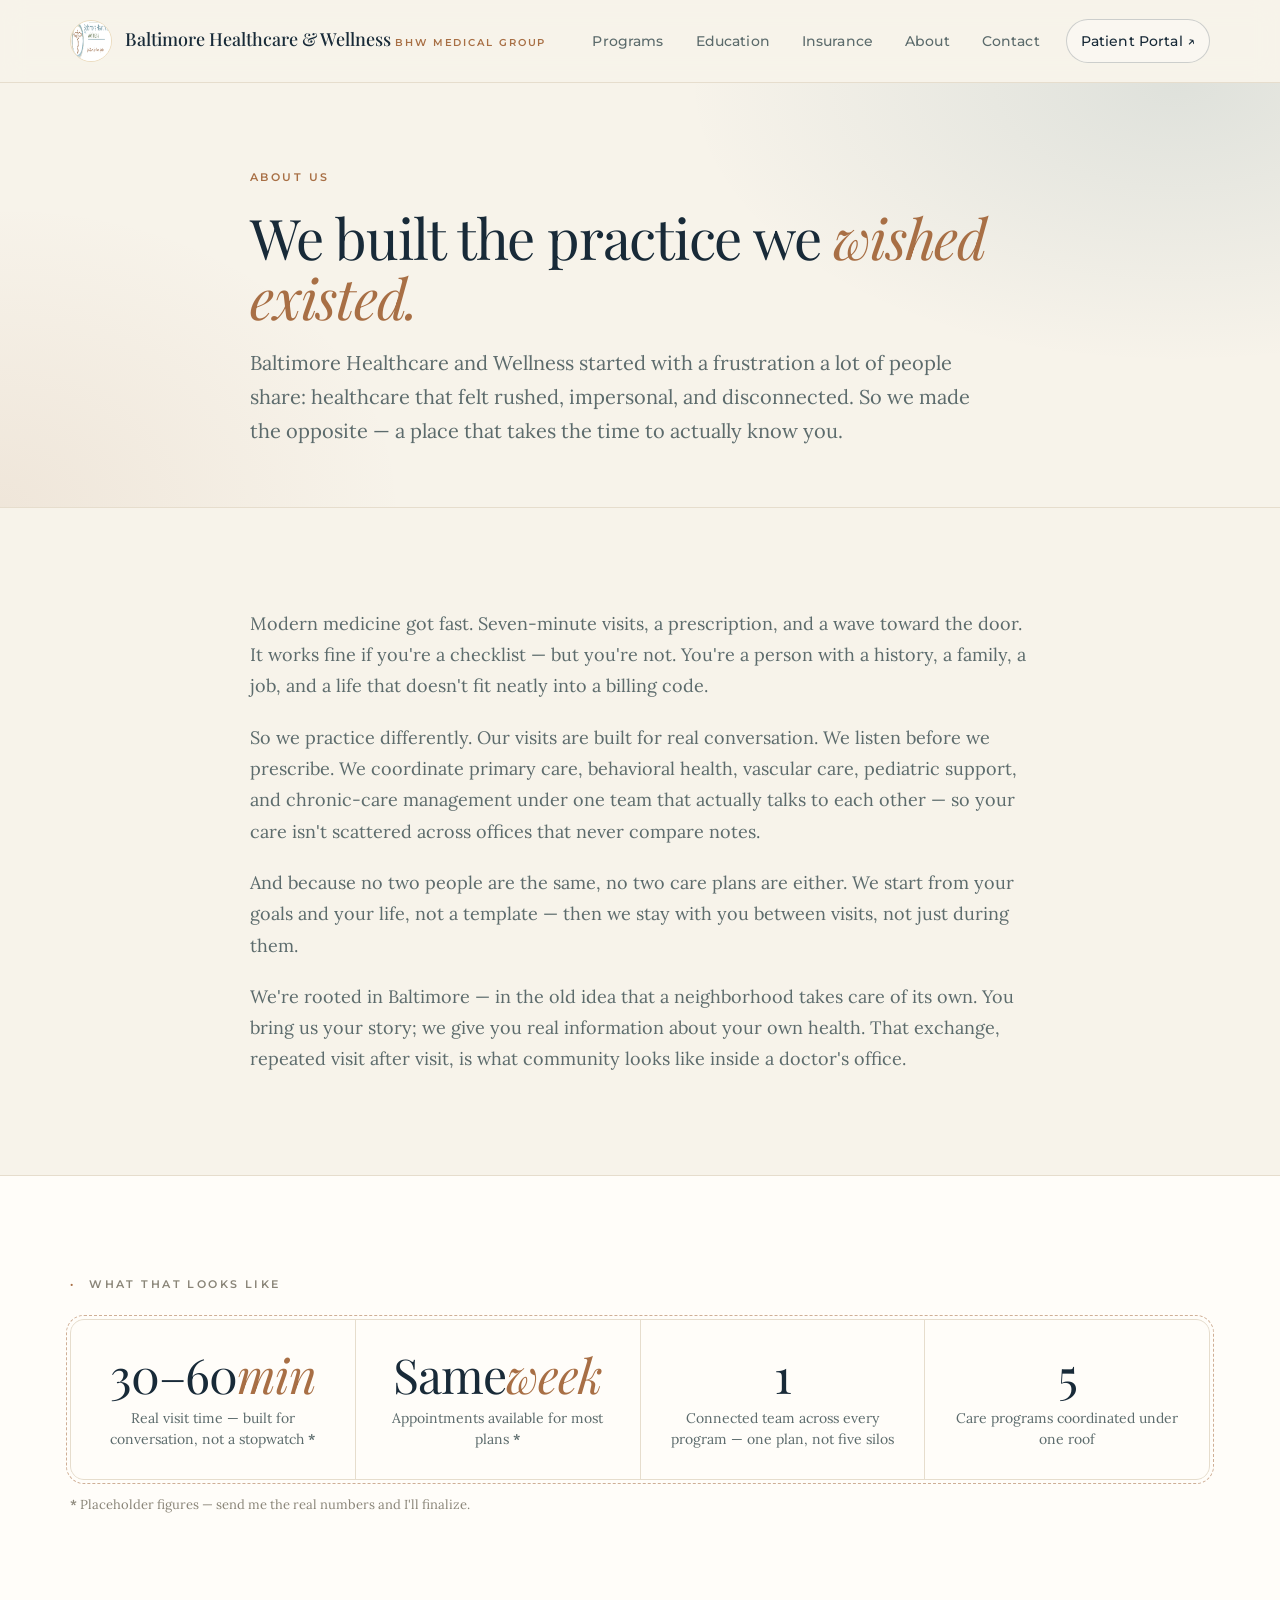
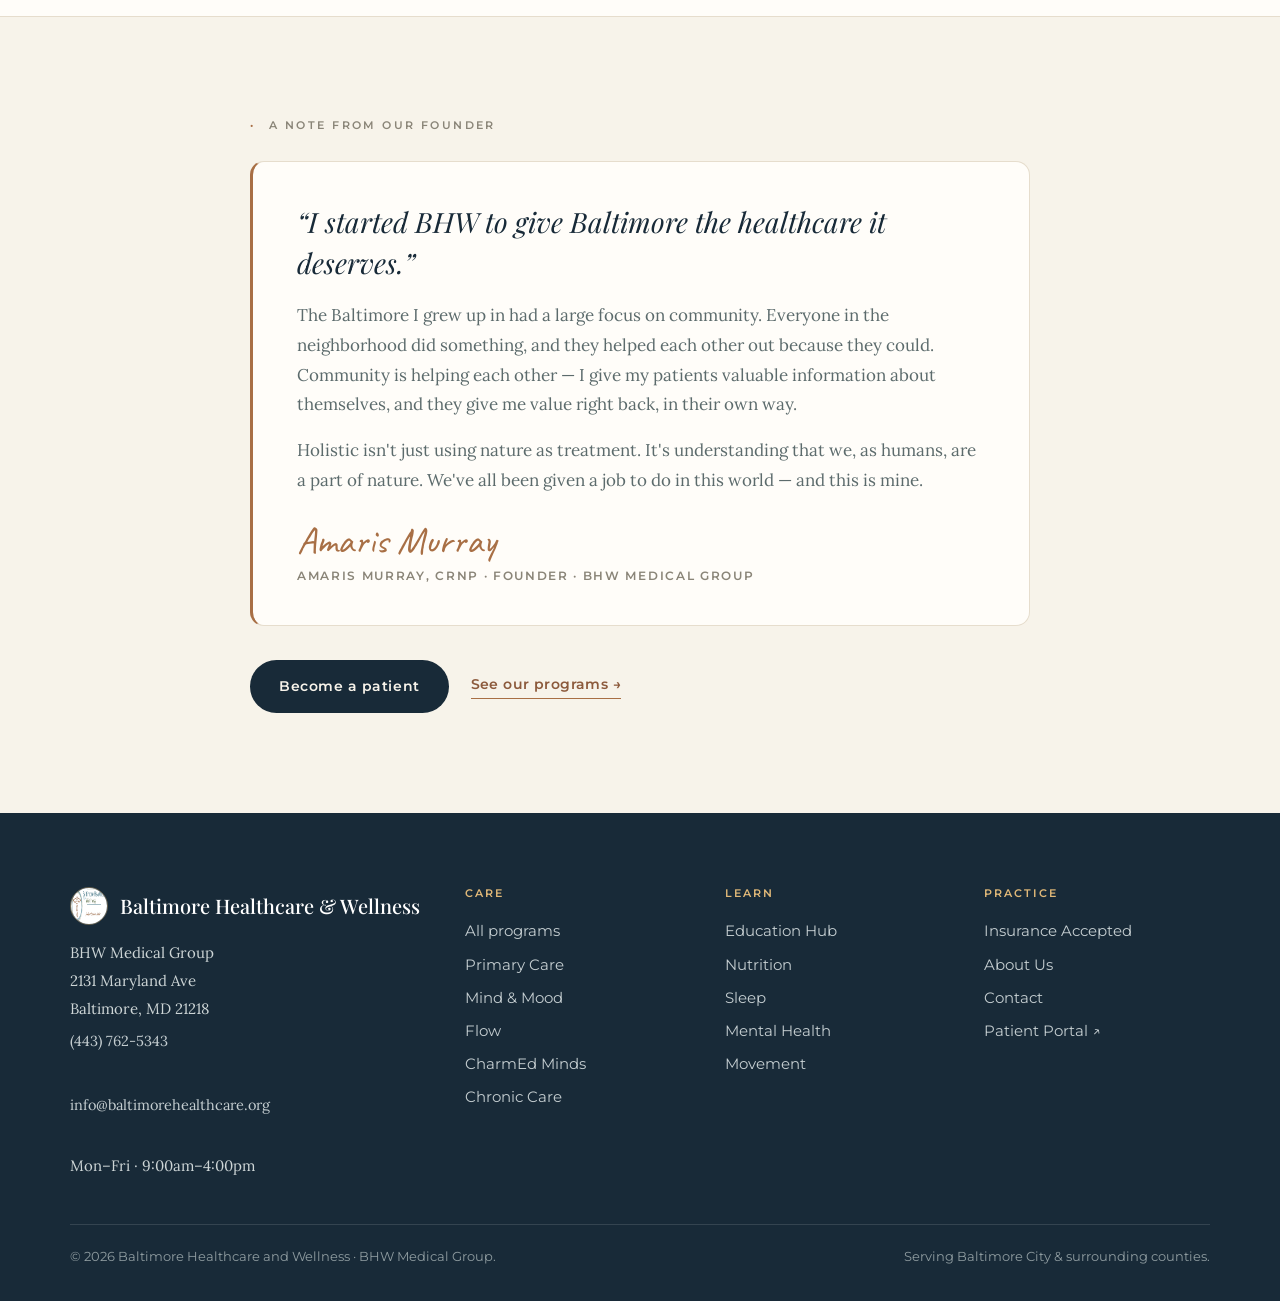
==== commit 656adbd4: "About: real founder note from Amaris Murray, CRNP Replace the placeholder founder note with Amaris M" ====
--- a/about.html
+++ b/about.html
@@ -54,6 +54,7 @@
       <p>Modern medicine got fast. Seven-minute visits, a prescription, and a wave toward the door. It works fine if you're a checklist — but you're not. You're a person with a history, a family, a job, and a life that doesn't fit neatly into a billing code.</p>
       <p>So we practice differently. Our visits are built for real conversation. We listen before we prescribe. We coordinate primary care, behavioral health, vascular care, pediatric support, and chronic-care management under one team that actually talks to each other — so your care isn't scattered across offices that never compare notes.</p>
       <p>And because no two people are the same, no two care plans are either. We start from your goals and your life, not a template — then we stay with you between visits, not just during them.</p>
+      <p>We're rooted in Baltimore — in the old idea that a neighborhood takes care of its own. You bring us your story; we give you real information about your own health. That exchange, repeated visit after visit, is what community looks like inside a doctor's office.</p>
     </div>
   </section>
 
@@ -75,10 +76,14 @@
   <section>
     <div class="wrap narrow">
       <div class="section-head"><span class="num">·</span><span class="lbl">A note from our founder</span></div>
-      <div class="note-card ph">
-        <div class="q">“I didn't want to run a clinic that treated people like a conveyor belt. I wanted the kind of doctor's office I'd want for my own family — one that listens, doesn't rush, and treats every person as exactly that. A person. That's the whole reason BHW exists.”</div>
-        <div class="sig">— Founder</div>
-        <div class="who">Founder &amp; Medical Director · BHW Medical Group</div>
+      <div class="note-card">
+        <div class="q">“I started BHW to give Baltimore the healthcare it deserves.”</div>
+        <div class="body">
+          <p>The Baltimore I grew up in had a large focus on community. Everyone in the neighborhood did something, and they helped each other out because they could. Community is helping each other — I give my patients valuable information about themselves, and they give me value right back, in their own way.</p>
+          <p>Holistic isn't just using nature as treatment. It's understanding that we, as humans, are a part of nature. We've all been given a job to do in this world — and this is mine.</p>
+        </div>
+        <div class="sig">Amaris Murray</div>
+        <div class="who">Amaris Murray, CRNP · Founder · BHW Medical Group</div>
       </div>
       <div class="cta-row" style="margin-top:34px;display:flex;gap:22px;align-items:center;flex-wrap:wrap">
         <a class="btn primary" href="/contact.html">Become a patient</a>
--- a/assets/site.css
+++ b/assets/site.css
@@ -234,8 +234,10 @@
 
 /* ---------- Founder / practice note ---------- */
 .note-card{background:var(--card);border:1px solid var(--line);border-left:3px solid var(--gold);border-radius:14px;padding:40px 44px}
-.note-card .q{font-family:var(--font-display);font-style:italic;font-weight:400;font-size:clamp(20px,2.2vw,26px);line-height:1.5;color:var(--ink-navy)}
-.note-card .sig{font-family:var(--font-script);font-size:32px;color:var(--gold);margin-top:20px;line-height:1}
+.note-card .q{font-family:var(--font-display);font-style:italic;font-weight:400;font-size:clamp(21px,2.4vw,28px);line-height:1.45;color:var(--ink-navy)}
+.note-card .body{font-family:var(--font-serif);font-size:17px;line-height:1.75;color:var(--ink2);margin-top:18px}
+.note-card .body p{margin-bottom:16px}.note-card .body p:last-child{margin-bottom:0}
+.note-card .sig{font-family:var(--font-script);font-size:38px;color:var(--gold);margin-top:26px;line-height:1}
 .note-card .who{font-family:var(--font-ui);font-size:12px;letter-spacing:.14em;text-transform:uppercase;color:var(--ink-soft);font-weight:600;margin-top:6px}
 .ph{outline:1px dashed color-mix(in srgb,var(--gold) 55%,transparent);outline-offset:3px}
 
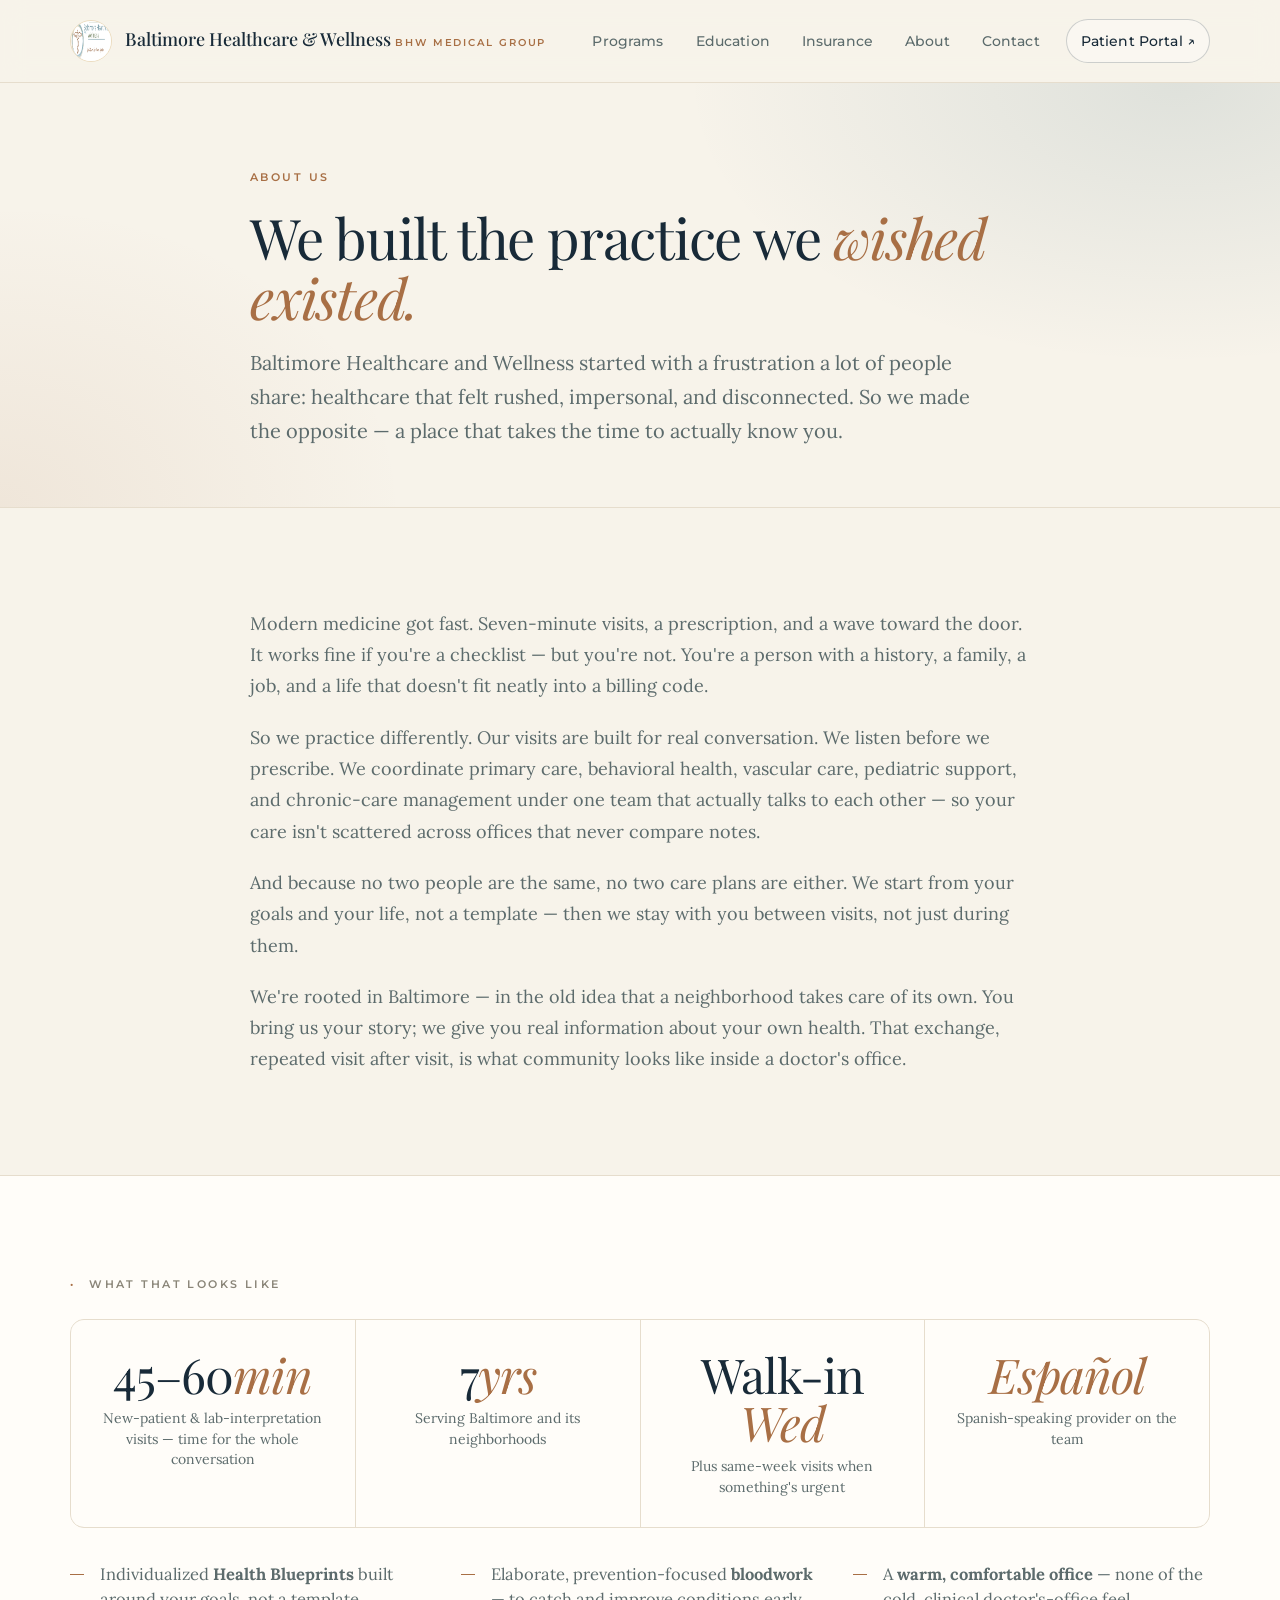
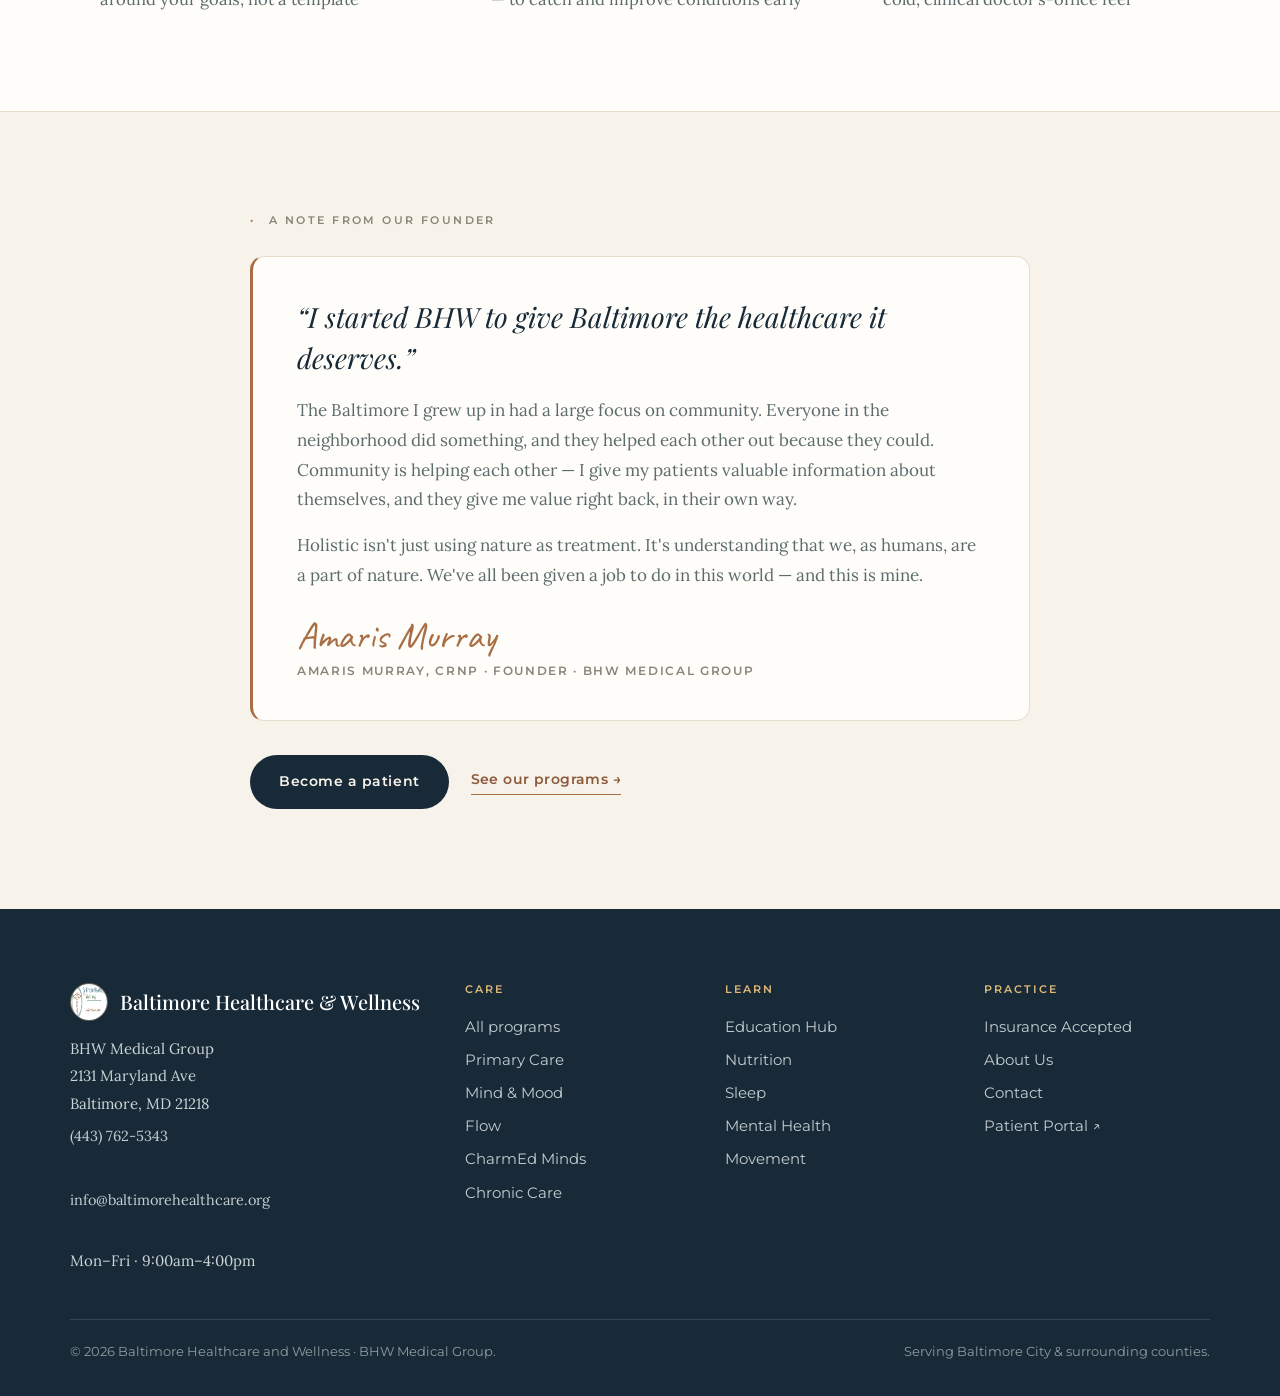
==== commit 9af713a6: "About: real proof points Replace placeholder stats with verified figures — 45-60 min new-patient & l" ====
--- a/about.html
+++ b/about.html
@@ -58,17 +58,21 @@
     </div>
   </section>
 
-  <!-- PROOF POINTS — placeholder numbers; confirm real figures -->
+  <!-- PROOF POINTS -->
   <section class="band">
     <div class="wrap">
       <div class="section-head"><span class="num">·</span><span class="lbl">What that looks like</span></div>
-      <div class="stats ph">
-        <div class="s"><div class="fig">30–60<em>min</em></div><div class="lab">Real visit time — built for conversation, not a stopwatch <b>*</b></div></div>
-        <div class="s"><div class="fig">Same<em>week</em></div><div class="lab">Appointments available for most plans <b>*</b></div></div>
-        <div class="s"><div class="fig">1</div><div class="lab">Connected team across every program — one plan, not five silos</div></div>
-        <div class="s"><div class="fig">5</div><div class="lab">Care programs coordinated under one roof</div></div>
+      <div class="stats">
+        <div class="s"><div class="fig">45–60<em>min</em></div><div class="lab">New-patient &amp; lab-interpretation visits — time for the whole conversation</div></div>
+        <div class="s"><div class="fig">7<em>yrs</em></div><div class="lab">Serving Baltimore and its neighborhoods</div></div>
+        <div class="s"><div class="fig">Walk-in<em> Wed</em></div><div class="lab">Plus same-week visits when something's urgent</div></div>
+        <div class="s"><div class="fig"><em>Español</em></div><div class="lab">Spanish-speaking provider on the team</div></div>
       </div>
-      <p class="lead" style="font-size:13px;margin-top:14px;color:var(--ink-soft)"><b>*</b> Placeholder figures — send me the real numbers and I'll finalize.</p>
+      <ul class="checks" style="margin-top:34px;display:grid;grid-template-columns:repeat(auto-fit,minmax(240px,1fr));gap:14px 34px">
+        <li>Individualized <b>Health Blueprints</b> built around your goals, not a template</li>
+        <li>Elaborate, prevention-focused <b>bloodwork</b> — to catch and improve conditions early</li>
+        <li>A <b>warm, comfortable office</b> — none of the cold, clinical doctor's-office feel</li>
+      </ul>
     </div>
   </section>
 
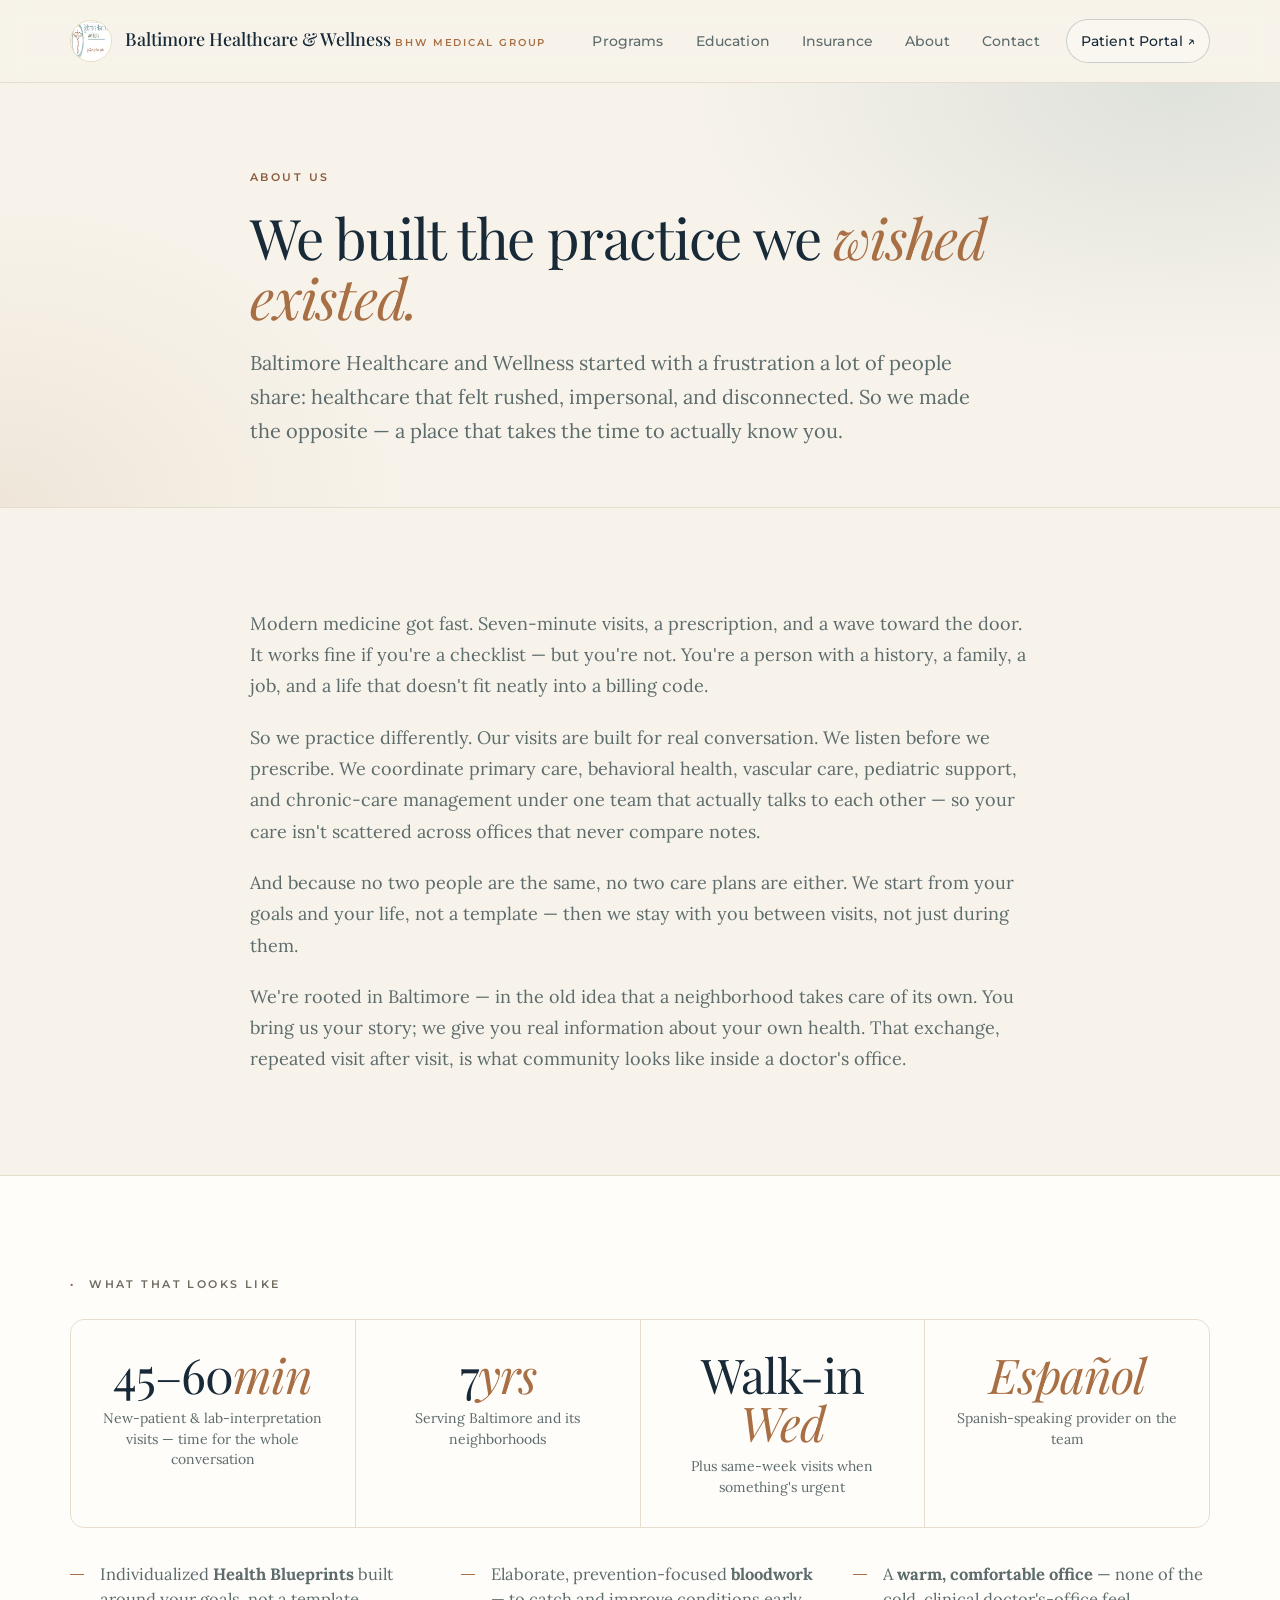
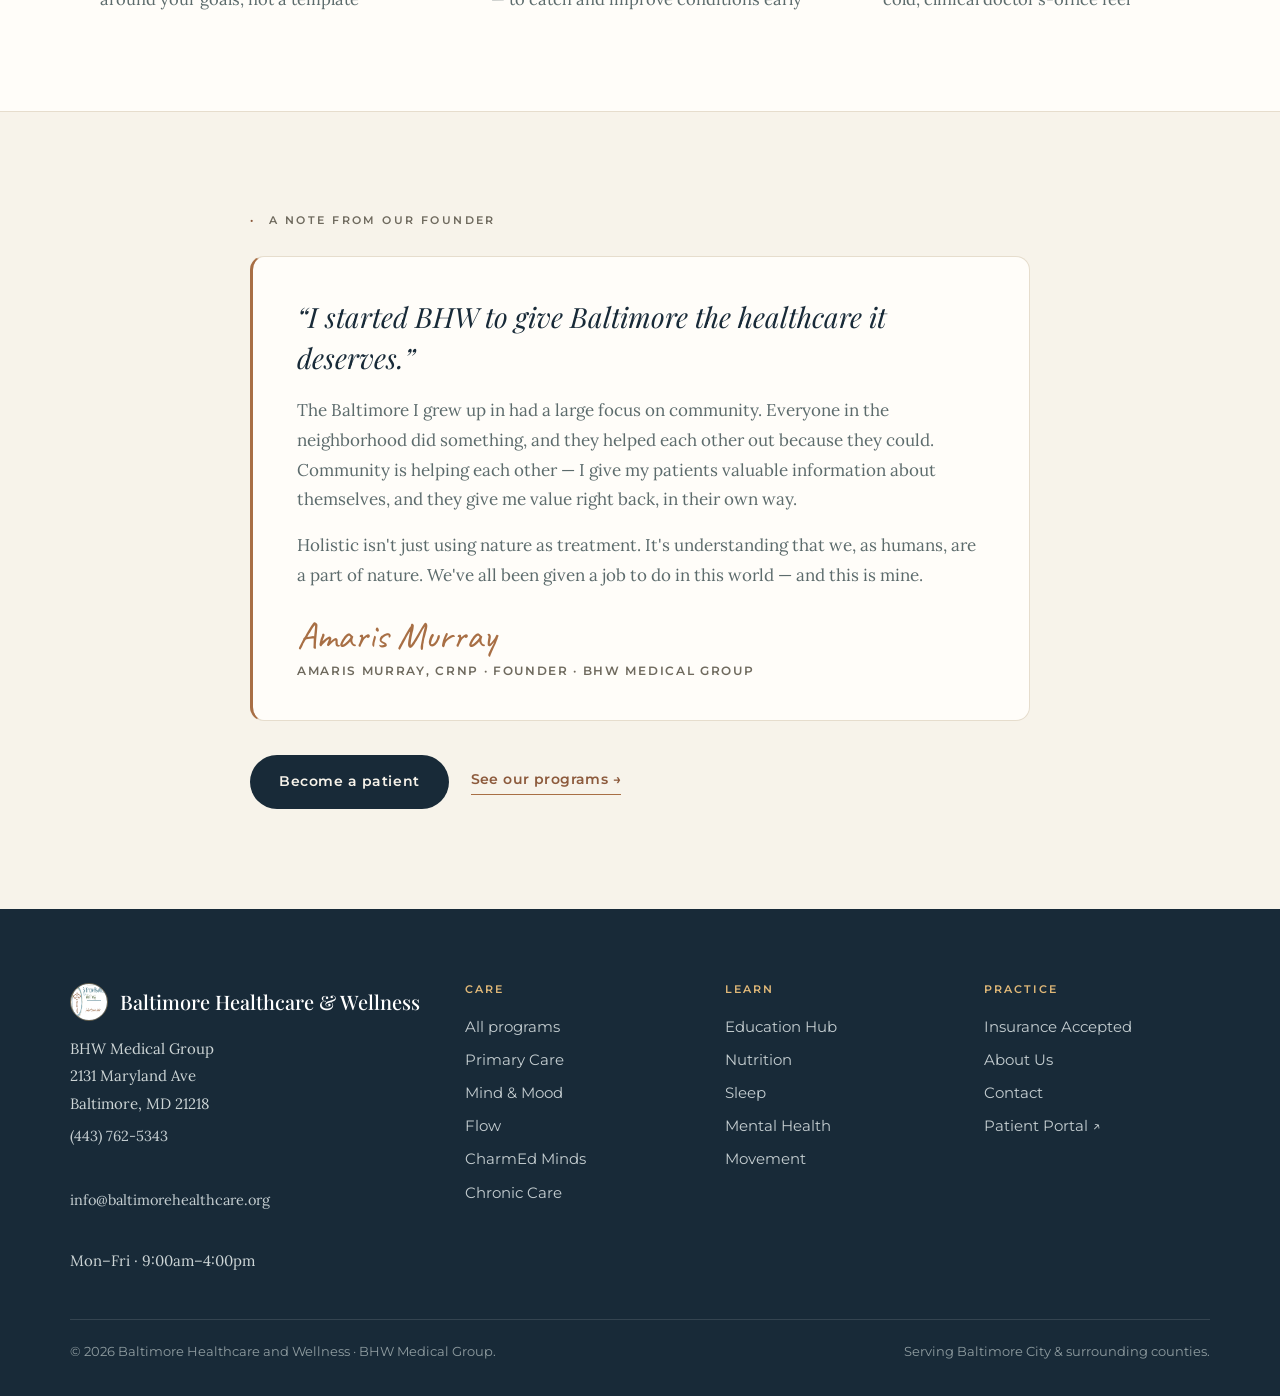
==== commit fbc1e50d: "Insurance: correct accepted-plan lists to the practice's actual panel The published lists named carr" ====
--- a/about.html
+++ b/about.html
@@ -76,7 +76,7 @@
     </div>
   </section>
 
-  <!-- FOUNDER NOTE — placeholder; personalize & approve -->
+  <!-- FOUNDER NOTE — approved by Amaris Murray, CRNP for publication -->
   <section>
     <div class="wrap narrow">
       <div class="section-head"><span class="num">·</span><span class="lbl">A note from our founder</span></div>
--- a/assets/site.css
+++ b/assets/site.css
@@ -22,7 +22,7 @@
   --ink-navy:#182a38;          /* display headlines */
   --ink:#33424a;               /* body */
   --ink2:#5c6b6c;              /* secondary */
-  --ink-soft:#8a8578;
+  --ink-soft:#6f6a5e;
   --obsidian:#0f141a;          /* dark bands */
   --gold:#a86f45;              /* bronze accent — italic words, eyebrows */
   --gold-deep:#8c5a3c;
@@ -65,13 +65,13 @@
 .serif{font-family:var(--font-serif)}
 .script{font-family:var(--font-script);color:var(--gold);font-weight:600}
 .lead{font-family:var(--font-serif);font-weight:400;font-size:clamp(18px,1.6vw,20px);line-height:1.72;color:var(--ink2);max-width:62ch}
-.eyebrow{font-family:var(--font-ui);font-size:11px;font-weight:600;letter-spacing:.22em;text-transform:uppercase;color:var(--gold);display:inline-flex;align-items:center;gap:11px}
+.eyebrow{font-family:var(--font-ui);font-size:11px;font-weight:600;letter-spacing:.22em;text-transform:uppercase;color:var(--gold-deep);display:inline-flex;align-items:center;gap:11px}
 .eyebrow.muted{color:var(--ink-soft)}
 .center{text-align:center}.center .lead{margin-inline:auto}
 
 /* section head: number + eyebrow */
 .section-head{display:flex;gap:14px;align-items:center;margin-bottom:26px}
-.section-head .num{font-family:var(--font-ui);font-size:11px;font-weight:700;letter-spacing:.2em;color:var(--gold)}
+.section-head .num{font-family:var(--font-ui);font-size:11px;font-weight:700;letter-spacing:.2em;color:var(--gold-deep)}
 .section-head .lbl{font-family:var(--font-ui);font-size:11px;font-weight:600;letter-spacing:.22em;text-transform:uppercase;color:var(--ink-soft)}
 .section-head.on-dark .lbl{color:rgba(247,243,234,.6)}
 .section-head.on-dark .num{color:var(--pale-gold)}
@@ -83,8 +83,8 @@
 .btn:hover{transform:translateY(-1px)}
 .btn.primary{background:var(--ink-navy);color:var(--bg)}
 .btn.primary:hover{background:#0f2029}
-.btn.gold{background:var(--gold);color:#fff}
-.btn.gold:hover{background:var(--gold-deep)}
+.btn.gold{background:var(--gold-deep);color:#fff}
+.btn.gold:hover{background:#74472f}
 .btn.line{background:transparent;color:var(--ink-navy);border-color:rgba(24,42,56,.22)}
 .btn.line:hover{border-color:var(--gold);color:var(--gold-deep)}
 .btn.ghost{background:transparent;color:var(--ink-navy);border-color:rgba(24,42,56,.22)}
@@ -111,7 +111,7 @@
 .subbar{border-bottom:1px solid var(--line);background:var(--ivory)}
 .subbar .in{display:flex;align-items:center;justify-content:space-between;gap:16px;padding:15px 0;flex-wrap:wrap}
 .subbar .crumb{font-family:var(--font-ui);font-size:11px;font-weight:600;letter-spacing:.18em;text-transform:uppercase;color:var(--ink-soft)}
-.subbar .crumb b{color:var(--gold)}
+.subbar .crumb b{color:var(--gold-deep)}
 .aud{display:inline-flex;background:var(--card);border:1px solid var(--line);border-radius:999px;padding:4px}
 .aud a{font-family:var(--font-ui);font-size:11.5px;font-weight:600;letter-spacing:.1em;text-transform:uppercase;color:var(--ink2);
   padding:9px 18px;border-radius:999px;text-decoration:none;transition:.2s}
@@ -194,7 +194,7 @@
 .provider .pic .mono{position:absolute;inset:0;display:grid;place-items:center;font-family:var(--font-display);font-weight:500;font-size:44px;color:rgba(255,255,255,.5)}
 .provider .body{padding:18px 20px}
 .provider .nm{font-family:var(--font-display);font-weight:500;font-size:19px;color:var(--ink-navy)}
-.provider .ti{font-family:var(--font-ui);font-size:11px;font-weight:600;letter-spacing:.12em;text-transform:uppercase;color:var(--gold);margin:5px 0 8px}
+.provider .ti{font-family:var(--font-ui);font-size:11px;font-weight:600;letter-spacing:.12em;text-transform:uppercase;color:var(--gold-deep);margin:5px 0 8px}
 .provider .sub{font-family:var(--font-serif);font-size:14px;color:var(--ink2);line-height:1.55}
 
 /* ---------- Schedule card ---------- */
@@ -209,7 +209,7 @@
 .sform{display:grid;grid-template-columns:1fr 1fr;gap:14px}
 .sform .f{display:flex;flex-direction:column}
 .sform .f.col-2{grid-column:1/-1}
-.sform label{font-family:var(--font-ui);font-size:11px;font-weight:600;letter-spacing:.06em;text-transform:uppercase;color:var(--gold);margin-bottom:6px}
+.sform label{font-family:var(--font-ui);font-size:11px;font-weight:600;letter-spacing:.06em;text-transform:uppercase;color:var(--gold-deep);margin-bottom:6px}
 .sform input,.sform select,.sform textarea{width:100%;padding:12px 14px;border:1px solid var(--line);border-radius:9px;background:var(--bg);font:inherit;font-size:15px;color:var(--ink)}
 .sform textarea{font-family:var(--font-serif);min-height:80px;resize:vertical}
 .sform input:focus,.sform select:focus,.sform textarea:focus{outline:none;border-color:var(--gold)}
